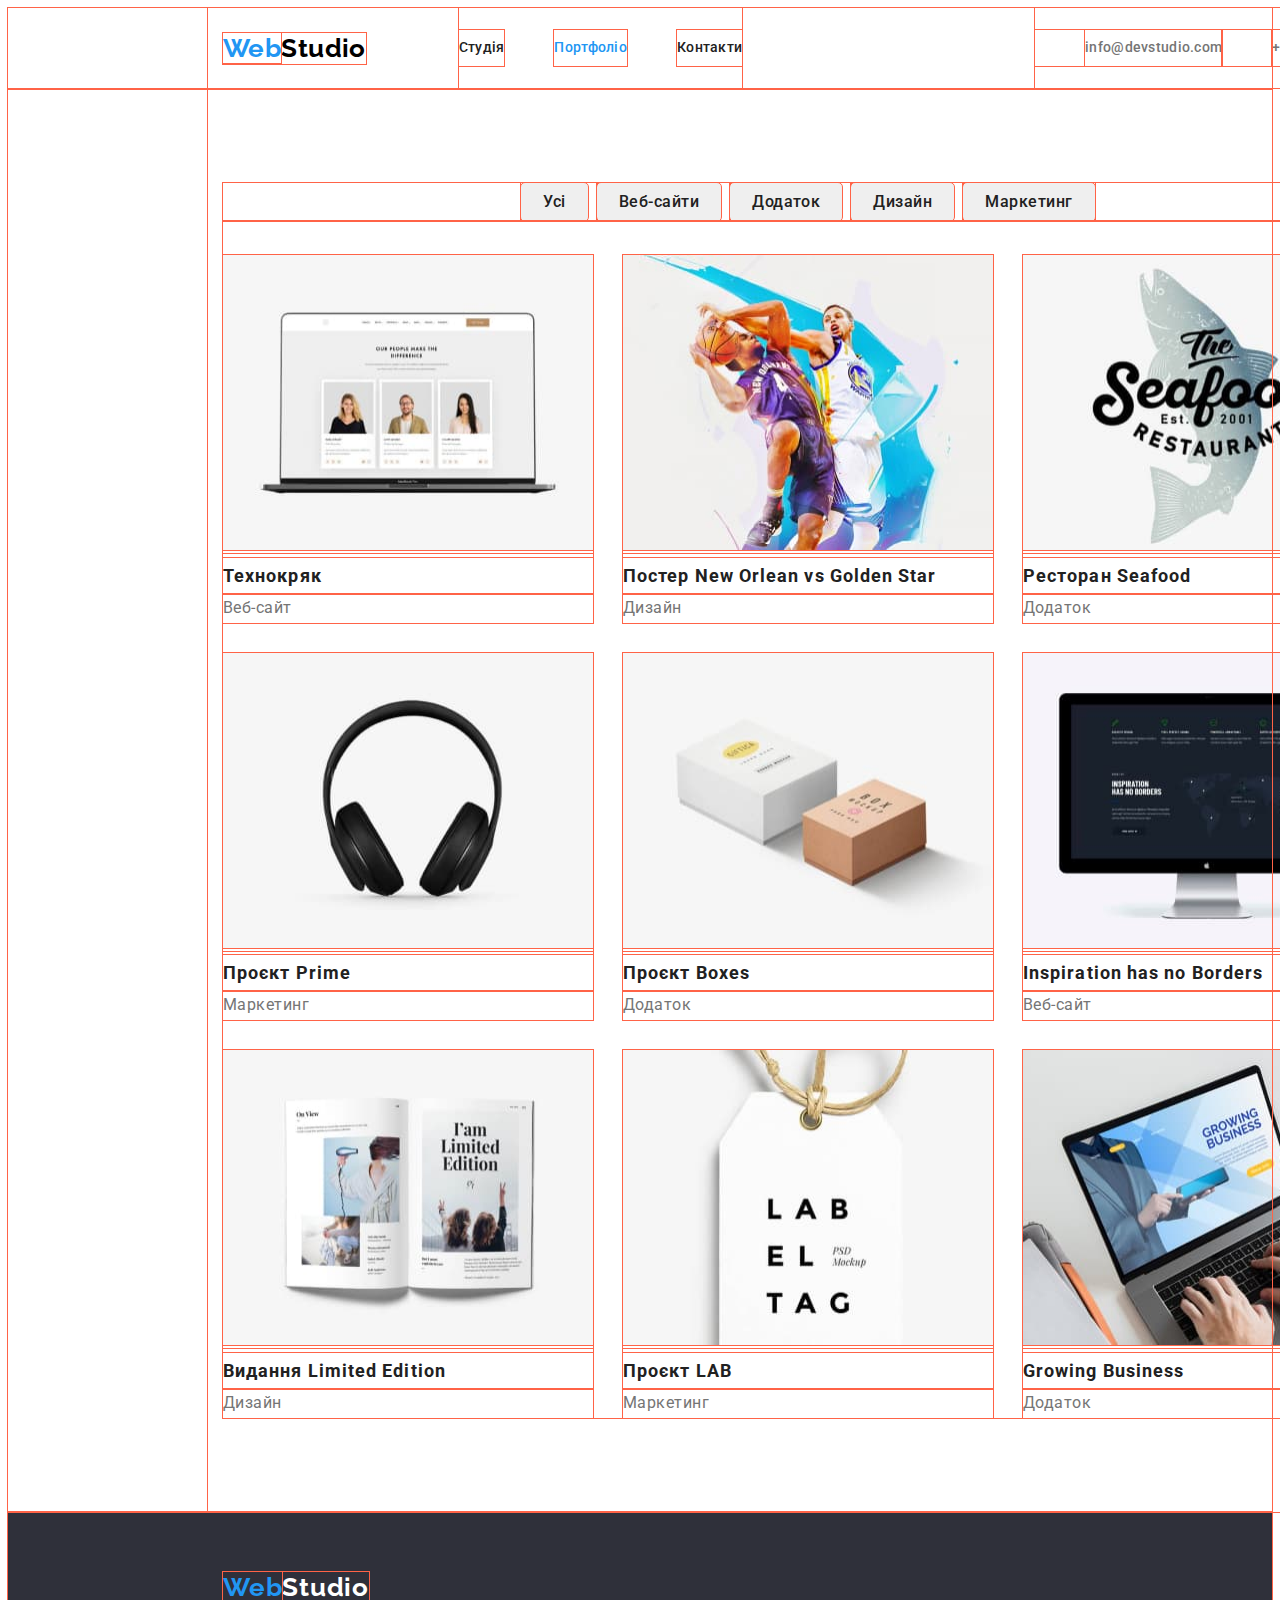
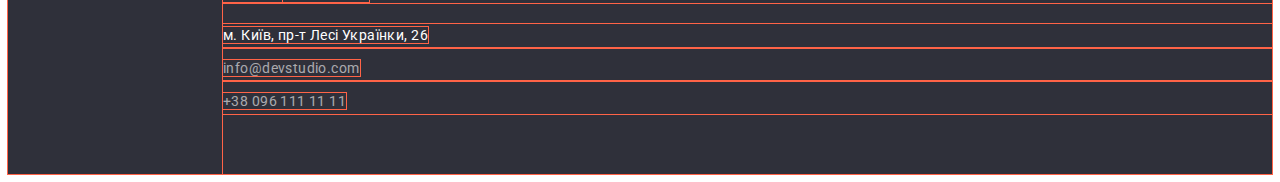
==== portfolio.html @ 88bd4298 "home work" ====
<!DOCTYPE html>
<html lang="uk">
  <head>
    <meta charset="UTF-8" />
    <meta http-equiv="X-UA-Compatible" content="IE=edge" />
    <meta name="viewport" content="width=device-width, initial-scale=1.0" />
    <link rel="preconnect" href="https://fonts.googleapis.com" />
    <link rel="preconnect" href="https://fonts.gstatic.com" crossorigin />
    <link
      href="https://fonts.googleapis.com/css2?family=Raleway:wght@700&family=Roboto:wght@400;500;700;900&display=swap"
      rel="stylesheet"
    />
    <title>Portfolio</title>
    <link rel="stylesheet" href="./сss/styles.css" />
  </head>

  <body>
    <!-- Heder -->
    <header class="header">
      <nav class="container header-container">
        <a lang="en" href="./index.html" class="logo"> <span class="logoweb">Web</span>Studio </a>
        <ul class="site-nav list">
          <li class="site-nav-link"><a href="./index.html" class="link">Студія </a></li>
          <li class="site-nav-link">
            <a href="./portfolio.html" class="link curent">Портфоліо </a>
          </li>
          <li class="site-nav-link"><a href="Контакти" class="link">Контакти </a></li>
        </ul>
        <ul class="auth-nav list">
          <li>
            <a href="mailto:info@devstudio.com" class="link-nav">info@devstudio.com</a>
          </li>
          <li>
            <a href="tel:+380961111111" class="link-nav">+38 096 111 11 11</a>
          </li>
        </ul>
      </nav>
    </header>
    <main>
      <section class="section container">
        <h1 class="visually-hidden">Фільтри</h1>
        <ul class="button list button-ul">
          <li class="button-li"><button type="button" class="button-portfolio">Усі</button></li>
          <li class="button-li">
            <button type="button" class="button-portfolio">Веб-сайти</button>
          </li>
          <li class="button-li">
            <button type="button" class="button-portfolio">Додаток</button>
          </li>
          <li class="button-li">
            <button type="button" class="button-portfolio">Дизайн</button>
          </li>
          <li class="button-li">
            <button type="button" class="button-portfolio">Маркетинг</button>
          </li>
        </ul>

        <ul class="foto-link">
          <div class="flex-elements">
            <li class="flex-element">
              <a href="" class="link-filter"
                ><img src="./images/img1.jpg" alt="Веб-сайт" width="370" height="295" />
                <h2 class="filter">Технокряк</h2>
                <p class="filter-foto">Веб-сайт</p></a
              >
            </li>
          </div>
          <div class="flex-elements">
            <li class="flex-element">
              <a href="" class="link-filter"
                ><img src="./images/img2.jpg" alt="Дизайн" width="370" height="295" />
                <h2 class="filter">Постер New Orlean vs Golden Star</h2>
                <p class="filter-foto">Дизайн</p></a
              >
            </li>
          </div>
          <div class="flex-elements">
            <li class="flex-element">
              <a href="" class="link-filter"
                ><img src="./images/img3.jpg" alt="Додаток" width="370" height="295" />
                <h2 class="filter">Ресторан Seafood</h2>
                <p class="filter-foto">Додаток</p></a
              >
            </li>
          </div>
          <div class="flex-elements">
            <li class="flex-element">
              <a href="" class="link-filter"
                ><img src="./images/img4.jpg" alt="Маркетинг" width="370" height="295" />
                <h2 class="filter">Проєкт Prime</h2>
                <p class="filter-foto">Маркетинг</p></a
              >
            </li>
          </div>
          <div class="flex-elements">
            <li class="flex-element">
              <a href="" class="link-filter"
                ><img src="./images/img5.jpg" alt="Додаток" width="370" height="295" />
                <h2 class="filter">Проєкт Boxes</h2>
                <p class="filter-foto">Додаток</p></a
              >
            </li>
          </div>
          <div class="flex-elements">
            <li class="flex-element">
              <a href="" class="link-filter"
                ><img src="./images/img6.jpg" alt="Веб-сайт" width="370" height="295" />
                <h2 class="filter">Inspiration has no Borders</h2>
                <p class="filter-foto">Веб-сайт</p></a
              >
            </li>
          </div>
          <div class="flex-elements">
            <li class="flex-element">
              <a href="" class="link-filter"
                ><img src="./images/img7.jpg" alt="Дизайн" width="370" height="295" />
                <h2 class="filter">Видання Limited Edition</h2>
                <p class="filter-foto">Дизайн</p></a
              >
            </li>
          </div>
          <div class="flex-elements">
            <li class="flex-element">
              <a href="" class="link-filter"
                ><img src="./images/img8.jpg" alt="Маркетинг" width="370" height="295" />
                <h2 class="filter">Проєкт LAB</h2>
                <p class="filter-foto">Маркетинг</p></a
              >
            </li>
          </div>
          <div class="flex-elements">
            <li class="flex-element">
              <a href="" class="link-filter"
                ><img src="./images/img9.jpg" alt="Веб-сайт" width="370" height="295" />
                <h2 class="filter">Growing Business</h2>
                <p class="filter-foto">Додаток</p></a
              >
            </li>
          </div>
        </ul>
      </section>
    </main>
    <!-- adress -->
    <footer class="footerbg">
      <a lang="en" href="./index.html" class="logofot">
        <span class="logo-fotweb">Web</span>Studio</a
      >
      <address>
        <ul class="footer-nav list">
          <li class="navadress">
            <a
              href="https://goo.gl/maps/pRwfF4WAniWBqefx9"
              target="_blank"
              rel="noreferrer nofollow noopener"
              class="footer-link navigation"
              >м. Київ, пр-т Лесі Українки, 26
            </a>
          </li>
          <li class="navadress">
            <a href="mailto:info@devstudio.com" class="footer-link">info@devstudio.com</a>
          </li>
          <li class="navadress">
            <a href="tel:+380961111111" class="footer-link">+38 096 111 11 11</a>
          </li>
        </ul>
      </address>
    </footer>
  </body>
</html>
---- сss/styles.css ----
:root {
  --primary-text-color: rgba(33, 33, 33, 1);
  --logo-link-color: rgba(33, 150, 243, 1);
  --logo-color: rgba(0, 0, 0, 1);
  --primary-background-color: rgba(255, 255, 255, 1);
  --secondary-text: rgba(117, 117, 117, 1);
  --third-text: rgba(255, 255, 255, 0.6);
  --hero-color: rgba(47, 48, 58, 1);
  --active-button: rgba(24, 140, 232, 1);
  --second-background: rgba(245, 244, 250, 1);
  --color-border-heade: rgba(236, 236, 236, 1);
}

body {
  font-family: 'Roboto', sans-serif;
  font-size: 14px;
  line-height: 1.71;
  letter-spacing: 0.03em;
  color: var(--primary-text-color);
  background-color: var(--primary-background-color);
}
/* сховав точки */
* {
}
*,
*::before *::after {
  box-sizing: border-box;
}
* {
  outline: 1px solid tomato;
}

ul {
  list-style: none;
}
.visually-hidden {
  position: absolute;
  white-space: nowrap;
  width: 1px;
  height: 1px;
  overflow: hidden;
  border: 0;
  padding: 0;
  clip: rect(0 0 0 0);
  clip-path: inset(50%);
  margin: -1px;
}
/* pading margim */
h1,
h2,
h3,
h4,
h5,
h6,
p,
ul {
  margin: 0;
}
ul {
  padding-left: 0;
}
/* LOGOGOGOGOGOGOG */
.link {
  display: block;
  padding-top: 10px;
  padding-bottom: 10px;
}
.link-nav {
  display: block;
  padding-top: 10px;
  padding-bottom: 10px;
}
.logo {
  font-family: 'Raleway', sans-serif;
  font-weight: 700;
  font-size: 26px;
  line-height: 1.2;
  color: var(--logo-color);
  text-decoration: none;
}
.logoweb {
  color: var(--logo-link-color);
}
.logo:hover,
.logo:focus {
  color: var(--logo-link-color);
}
/* NAVIGATION */
/* Portfolio */

.site-nav .link {
  font-weight: 500;
  font-size: 14px;
  line-height: 1.14;
  letter-spacing: 0.02em;
  color: var(--primary-text-color);
  text-decoration: none;
}
.site-nav .link:hover,
.site-nav .link:focus {
  color: var(--logo-link-color);
}
/* tel+adress */
.auth-nav .link-nav {
  font-weight: 500;
  font-size: 14px;
  line-height: 1.14;
  letter-spacing: 0.02em;
  color: var(--secondary-text);
  text-decoration: none;
}
.auth-nav .link-nav:hover,
.auth-nav .link-nav:focus {
  color: var(--logo-link-color);
}
.site-nav .link.curent {
  color: var(--logo-link-color);
}
.button-portfolio {
  font-family: inherit;
  font-weight: 500;
  font-size: 16px;
  line-height: 1.6;
  letter-spacing: 0.03em;
  border-radius: 4px;
  color: var(--primary-text-color);
  border: 0px;
  padding: 6px 22px;
}
.button-portfolio:hover,
.button-portfolio:focus {
  background-color: var(--logo-link-color);
  cursor: pointer;
}
.link-filter {
  text-decoration: none;
}
.filter {
  font-size: 18px;
  line-height: 2;
  letter-spacing: 0.06em;
  color: var(--primary-text-color);
  text-decoration: none;
}
.filter-foto {
  font-size: 16px;
  line-height: 1.8;
  letter-spacing: 0.03em;
  color: var(--secondary-text);
  text-decoration: none;
}
/* footer */
.logofot {
  font-family: 'Raleway';
  font-style: normal;
  font-weight: 700;
  font-size: 26px;
  line-height: 1.2;
  letter-spacing: 0.03em;
  color: var(--primary-background-color);
  text-decoration: none;
}
.logo-fotweb {
  color: var(--logo-link-color);
}
.logofot:hover,
.logofot:focus {
  color: var(--logo-link-color);
}
/* adress */
.footerbg {
  background-color: var(--hero-color);
  padding-top: 60px;
}
.footer-nav .footer-link:hover,
.footer-nav .footer-link:focus {
  color: var(--logo-link-color);
}
.footer-link {
  font-size: 14px;
  line-height: 1.7;
  letter-spacing: 0.03em;
  text-decoration: none;
  color: var(--third-text);
}
.navigation {
  color: var(--primary-background-color);
}

/* hero section */
.hero {
  background-color: var(--hero-color);
  text-align: center;
}
.hero-title {
  text-align: center;
  font-weight: 900;
  font-size: 44px;
  line-height: 1.36;
  text-align: center;
  letter-spacing: 0.06em;
  text-transform: uppercase;
  color: var(--primary-background-color);
  padding: 195px 452px 0px 452px;
}
.button-hero {
  font-family: inherit;
  font-weight: 700;
  font-size: 16px;
  line-height: 1.6;
  letter-spacing: 0.06em;
  color: var(--primary-background-color);
  background-color: var(--logo-link-color);
  cursor: pointer;
  border-radius: 4px;
  width: 216px;
  height: 50px;
  margin-top: 30px;
  margin-bottom: 205px;
}
.button-hero:hover,
.button-hero:focus {
  color: var(--primary-background-color);
  background-color: var(--active-button);
}
/* пер(peculiarities)-особливості  */
/* section 2  */

.textsextion {
  display: flex;
  margin-left: auto;
}
.textbox .peculiarities :not(:first-child) {
  margin-left: 30px;
}
.peculiarities {
  font-size: 14px;
  line-height: 1.7;
  letter-spacing: 0.03em;
  text-transform: uppercase;
}
.peculiarities-list {
  color: var(--secondary-text);
  padding-top: 10px;
}
/* section 3  */
.boxcard {
  display: flex;
  padding-top: 50px;
}
.fotowork {
  width: calc((100% - 60px) / 3);
  display: flex;
}
.fotowork {
  margin-right: 30px;
}

.section-tittle {
  font-weight: 700;
  font-size: 36px;
  line-height: 1.16;
  letter-spacing: 0.03em;
  text-align: center;
  color: var(--primary-text-color);
}
/* section team */

.section-team {
  background-color: var(--second-background);
}
.team-foto-link {
  display: flex;
  padding-top: 50px;
}
.team-workers {
  width: calc((100% - 90px) / 4);
}
.team-workers:not(:first-child) {
  margin-left: 30px;
}

.team {
  font-weight: 500;
  font-size: 16px;
  line-height: 1.2;
  color: var(--primary-text-color);
}
.team-work {
  font-size: 16px;
  line-height: 1.2;
  color: var(--secondary-text);
}
/* /* cursor зі значенням pointer. */
/* cursor: pointer; */
/*  */
address {
  font-style: normal;
}
.container {
  width: 1170px;
  padding-left: 15px;
  padding-right: 15px;
  margin-left: 200px;
  margin-right: auto;
}
.header-container {
  display: flex;
}
.site-nav {
  display: flex;
  align-items: center;
}
.auth-nav {
  display: flex;
  align-items: center;
  margin-left: auto;
}
.logo {
  margin-left: 0;
  margin-top: 25px;
  margin-bottom: 24px;
}
.site-nav {
  margin-left: 93px;
}
.site-nav-link:not(:first-child) {
  margin-left: 50px;
}
.link-nav {
  margin-left: 50px;
}
.team {
  padding-top: 30px;
  text-align: center;
}
.team-work {
  padding-top: 10px;
  text-align: center;
}
.footerbg {
  padding-left: 215px;
  padding-top: 60px;
}
.footer-nav {
  display: flex;
  flex-direction: column;
  padding-top: 20px;
  padding-bottom: 60px;
}
.footer-nav :not(:first-child) {
  padding-top: 9px;
}
.borderteam {
  box-shadow: 0px 1px 3px rgba(0, 0, 0, 0.12), 0px 1px 1px rgba(0, 0, 0, 0.14),
    0px 2px 1px rgba(0, 0, 0, 0.2);
  border-radius: 0px 0px 4px 4px;
  width: 270px;
  height: 368px;
}
/* portfolio */
.button {
  display: flex;
  justify-content: center;
}
.button :not(:last-child) {
  padding-right: 9px;
}

.header {
  border-bottom: 1px solid var(--color-border-heade);
}
.section {
  padding-top: 94px;
  padding-bottom: 94px;
}
.foto-link {
  display: flex;
  flex-wrap: wrap;
  padding-top: 34px;
}
.flex-elements {
  margin-right: 30px;
  margin-bottom: 30px;
}
.flex-elements:nth-child(3n) {
  margin-right: 0;
}
.flex-elements:nth-last-child(-n + 3) {
  margin-bottom: 0;
}
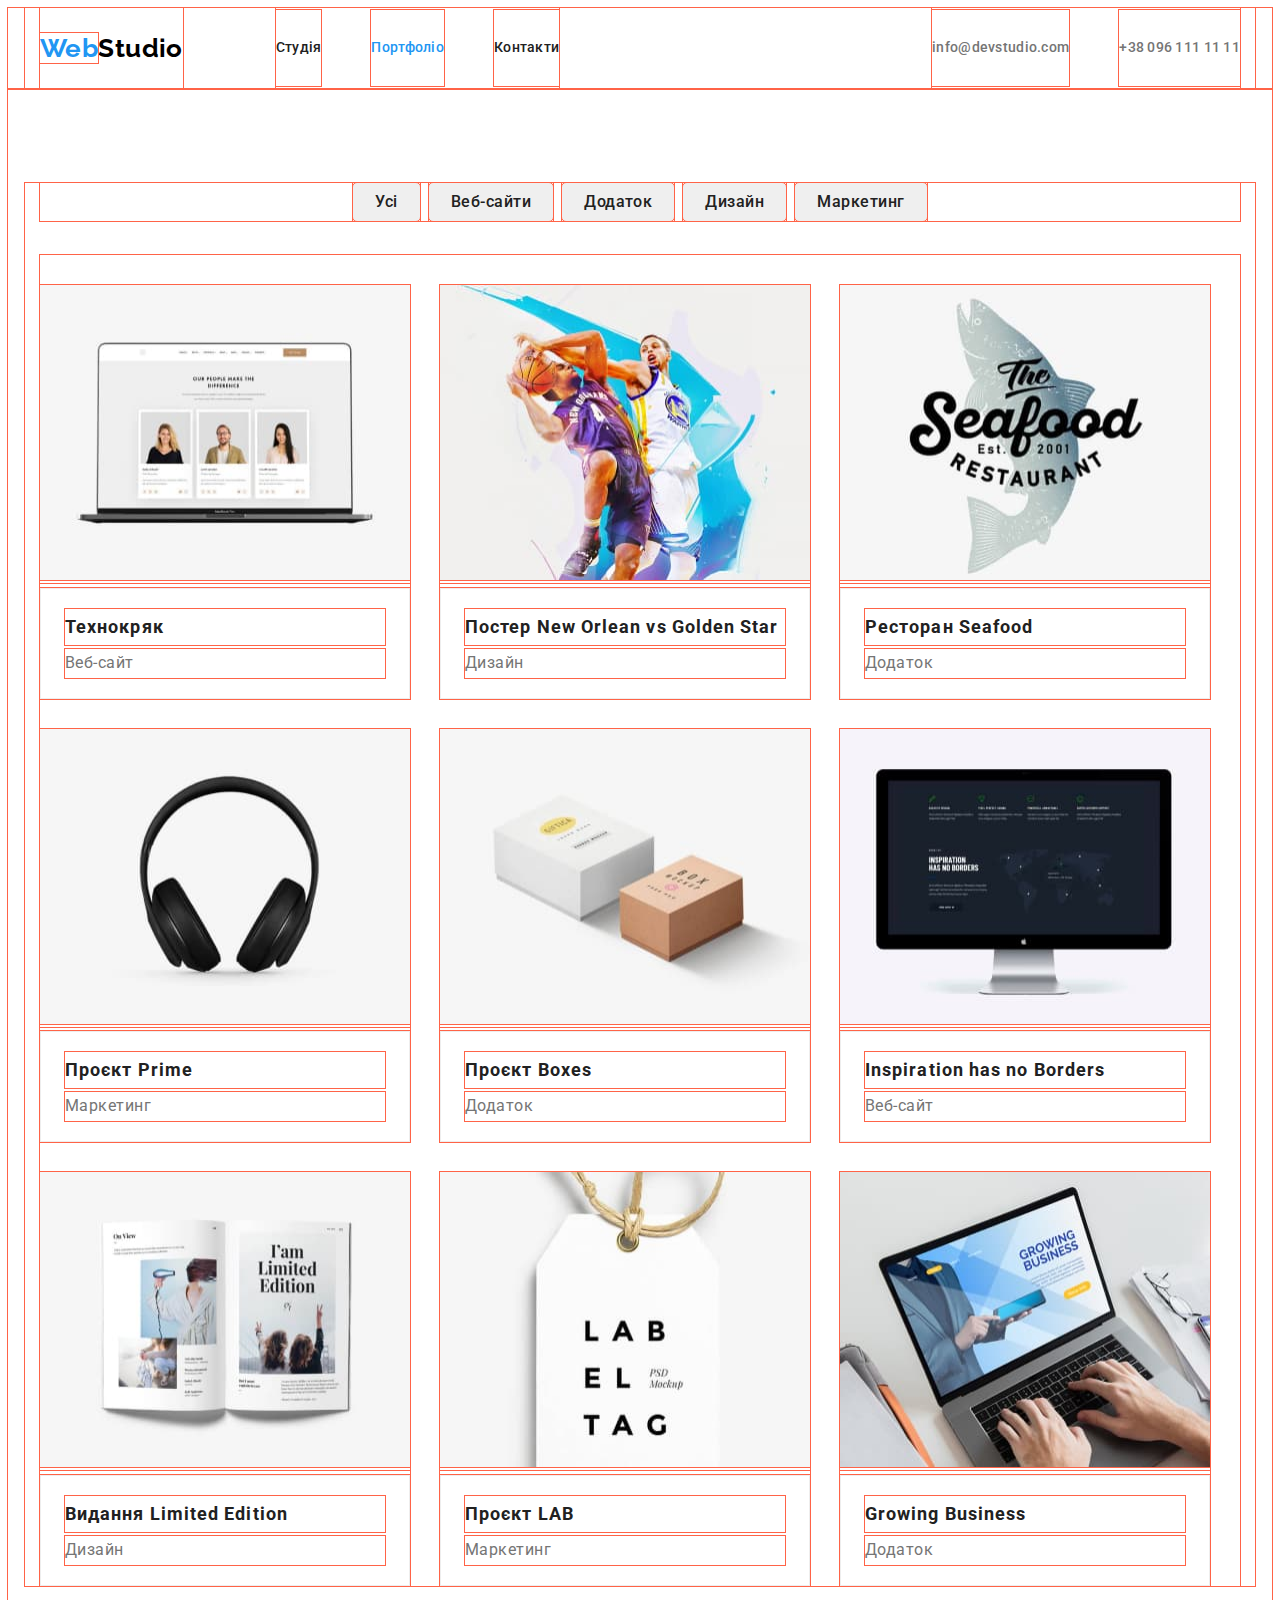
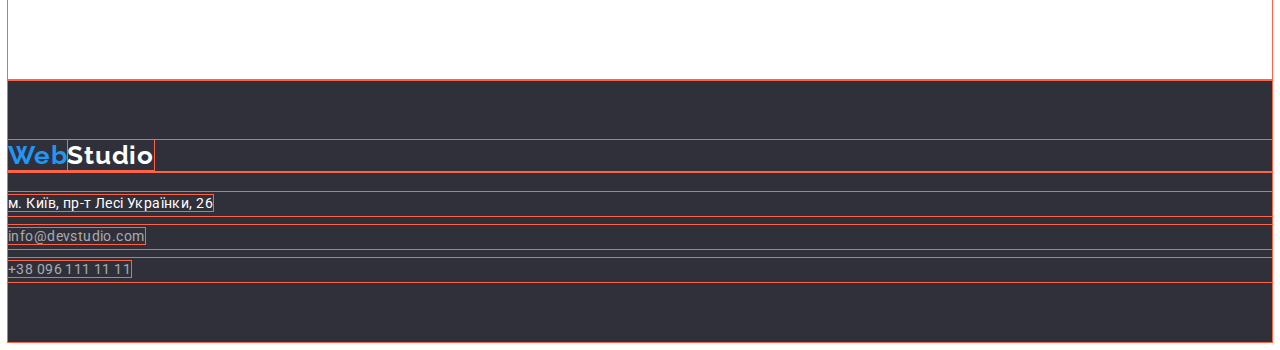
==== commit bbc11748: "mistake" ====
--- a/portfolio.html
+++ b/portfolio.html
@@ -20,24 +20,23 @@
       <nav class="container header-container">
         <a lang="en" href="./index.html" class="logo"> <span class="logoweb">Web</span>Studio </a>
         <ul class="site-nav list">
-          <li class="site-nav-link"><a href="./index.html" class="link">Студія </a></li>
-          <li class="site-nav-link">
-            <a href="./portfolio.html" class="link curent">Портфоліо </a>
-          </li>
+          <li class="site-nav-link"><a href="./index.html" class="link ">Студія </a></li>
+          <li class="site-nav-link"><a href="./portfolio.html" class="link curent">Портфоліо </a></li>
           <li class="site-nav-link"><a href="Контакти" class="link">Контакти </a></li>
         </ul>
         <ul class="auth-nav list">
-          <li>
+          <li class="nav-site">
             <a href="mailto:info@devstudio.com" class="link-nav">info@devstudio.com</a>
           </li>
-          <li>
+          <li class="nav-sit">
             <a href="tel:+380961111111" class="link-nav">+38 096 111 11 11</a>
           </li>
         </ul>
       </nav>
     </header>
     <main>
-      <section class="section container">
+      <section class="section ">
+        <div class="container">
         <h1 class="visually-hidden">Фільтри</h1>
         <ul class="button list button-ul">
           <li class="button-li"><button type="button" class="button-portfolio">Усі</button></li>
@@ -56,96 +55,101 @@
         </ul>
 
         <ul class="foto-link">
-          <div class="flex-elements">
-            <li class="flex-element">
+            <li class="flex-elements">
               <a href="" class="link-filter"
                 ><img src="./images/img1.jpg" alt="Веб-сайт" width="370" height="295" />
+                <div class="border-foto">
                 <h2 class="filter">Технокряк</h2>
-                <p class="filter-foto">Веб-сайт</p></a
+                <p class="filter-foto">Веб-сайт</p>
+                </div>
+                </a
               >
             </li>
-          </div>
-          <div class="flex-elements">
-            <li class="flex-element">
+            <li class="flex-elements">
               <a href="" class="link-filter"
                 ><img src="./images/img2.jpg" alt="Дизайн" width="370" height="295" />
+                <div class="border-foto">
                 <h2 class="filter">Постер New Orlean vs Golden Star</h2>
-                <p class="filter-foto">Дизайн</p></a
+                <p class="filter-foto">Дизайн</p>
+                </div></a
               >
             </li>
-          </div>
-          <div class="flex-elements">
-            <li class="flex-element">
+            <li class="flex-elements">
               <a href="" class="link-filter"
                 ><img src="./images/img3.jpg" alt="Додаток" width="370" height="295" />
+                <div class="border-foto">
                 <h2 class="filter">Ресторан Seafood</h2>
-                <p class="filter-foto">Додаток</p></a
+                <p class="filter-foto">Додаток</p>
+                </div></a
               >
             </li>
-          </div>
-          <div class="flex-elements">
-            <li class="flex-element">
+            <li class="flex-elements">
               <a href="" class="link-filter"
                 ><img src="./images/img4.jpg" alt="Маркетинг" width="370" height="295" />
+                <div class="border-foto">
                 <h2 class="filter">Проєкт Prime</h2>
-                <p class="filter-foto">Маркетинг</p></a
+                <p class="filter-foto">Маркетинг</p>
+                </div>
+                </a
               >
             </li>
-          </div>
-          <div class="flex-elements">
-            <li class="flex-element">
+           <li class="flex-elements">
               <a href="" class="link-filter"
                 ><img src="./images/img5.jpg" alt="Додаток" width="370" height="295" />
+                <div class="border-foto">
                 <h2 class="filter">Проєкт Boxes</h2>
-                <p class="filter-foto">Додаток</p></a
+                <p class="filter-foto">Додаток</p>
+                </div></a
               >
             </li>
-          </div>
-          <div class="flex-elements">
-            <li class="flex-element">
+           <li class="flex-elements">
               <a href="" class="link-filter"
                 ><img src="./images/img6.jpg" alt="Веб-сайт" width="370" height="295" />
+                <div class="border-foto">
                 <h2 class="filter">Inspiration has no Borders</h2>
-                <p class="filter-foto">Веб-сайт</p></a
+                <p class="filter-foto">Веб-сайт</p>
+                </div></a
               >
             </li>
-          </div>
-          <div class="flex-elements">
-            <li class="flex-element">
+           <li class="flex-elements">
               <a href="" class="link-filter"
                 ><img src="./images/img7.jpg" alt="Дизайн" width="370" height="295" />
+               <div class="border-foto">
                 <h2 class="filter">Видання Limited Edition</h2>
-                <p class="filter-foto">Дизайн</p></a
+                <p class="filter-foto">Дизайн</p>
+                </div></a
+              >
+            </li>  
+            <li class="flex-elements">
+              <a href="" class="link-filter"
+                ><img src="./images/img8.jpg" alt="Маркетинг" width="370" height="295" />
+                <div class="border-foto">
+                <h2 class="filter">Проєкт LAB</h2>
+                <p class="filter-foto">Маркетинг</p>
+                </div></a
               >
             </li>
-          </div>
-          <div class="flex-elements">
-            <li class="flex-element">
+            <li class="flex-elements">
               <a href="" class="link-filter"
-                ><img src="./images/img8.jpg" alt="Маркетинг" width="370" height="295" />
-                <h2 class="filter">Проєкт LAB</h2>
-                <p class="filter-foto">Маркетинг</p></a
+                ><img src="./images/img9.jpg" alt="Веб-сайт" width="370" height="295" />
+                <div class="border-foto">
+                <h2 class="filter">Growing Business</h2>
+                <p class="filter-foto">Додаток</p>
+                </div></a
               >
             </li>
-          </div>
-          <div class="flex-elements">
-            <li class="flex-element">
-              <a href="" class="link-filter"
-                ><img src="./images/img9.jpg" alt="Веб-сайт" width="370" height="295" />
-                <h2 class="filter">Growing Business</h2>
-                <p class="filter-foto">Додаток</p></a
-              >
-            </li>
-          </div>
         </ul>
+        </div>
       </section>
     </main>
     <!-- adress -->
     <footer class="footerbg">
+      <div class="logoclas">
       <a lang="en" href="./index.html" class="logofot">
-        <span class="logo-fotweb">Web</span>Studio</a
-      >
+        <span class="logo-fotweb">Web</span>Studio</a>
       <address>
+        </div>
+        <div class="foterclass">
         <ul class="footer-nav list">
           <li class="navadress">
             <a
@@ -163,6 +167,7 @@
             <a href="tel:+380961111111" class="footer-link">+38 096 111 11 11</a>
           </li>
         </ul>
+      </div>
       </address>
     </footer>
   </body>
--- a/сss/styles.css
+++ b/сss/styles.css
@@ -9,6 +9,7 @@
   --active-button: rgba(24, 140, 232, 1);
   --second-background: rgba(245, 244, 250, 1);
   --color-border-heade: rgba(236, 236, 236, 1);
+  --border-porfolio: rgba(238, 238, 238, 1);
 }
 
 body {
@@ -22,7 +23,6 @@
 /* сховав точки */
 * {
 }
-*,
 *::before *::after {
   box-sizing: border-box;
 }
@@ -62,14 +62,10 @@
 /* LOGOGOGOGOGOGOG */
 .link {
   display: block;
-  padding-top: 10px;
-  padding-bottom: 10px;
-}
-.link-nav {
-  display: block;
-  padding-top: 10px;
-  padding-bottom: 10px;
-}
+  padding-top: 30px;
+  padding-bottom: 30px;
+}
+
 .logo {
   font-family: 'Raleway', sans-serif;
   font-weight: 700;
@@ -81,13 +77,20 @@
 .logoweb {
   color: var(--logo-link-color);
 }
-.logo:hover,
+
 .logo:focus {
   color: var(--logo-link-color);
 }
 /* NAVIGATION */
 /* Portfolio */
-
+.link-nav {
+  display: block;
+  padding-top: 30px;
+  padding-bottom: 30px;
+}
+.nav-site {
+  margin-right: 50px;
+}
 .site-nav .link {
   font-weight: 500;
   font-size: 14px;
@@ -126,11 +129,16 @@
   color: var(--primary-text-color);
   border: 0px;
   padding: 6px 22px;
+  cursor: pointer;
 }
 .button-portfolio:hover,
 .button-portfolio:focus {
   background-color: var(--logo-link-color);
-  cursor: pointer;
+  color: var(--primary-background-color);
+}
+.button-portfolio:hover {
+  box-shadow: 0px 3px 1px rgba(0, 0, 0, 0.1), 0px 1px 2px rgba(0, 0, 0, 0.08),
+    0px 2px 2px rgba(0, 0, 0, 0.12);
 }
 .link-filter {
   text-decoration: none;
@@ -141,6 +149,7 @@
   letter-spacing: 0.06em;
   color: var(--primary-text-color);
   text-decoration: none;
+  margin-bottom: 4px;
 }
 .filter-foto {
   font-size: 16px;
@@ -163,15 +172,12 @@
 .logo-fotweb {
   color: var(--logo-link-color);
 }
-.logofot:hover,
+
 .logofot:focus {
   color: var(--logo-link-color);
 }
 /* adress */
-.footerbg {
-  background-color: var(--hero-color);
-  padding-top: 60px;
-}
+
 .footer-nav .footer-link:hover,
 .footer-nav .footer-link:focus {
   color: var(--logo-link-color);
@@ -191,6 +197,8 @@
 .hero {
   background-color: var(--hero-color);
   text-align: center;
+  padding-top: 200px;
+  padding-bottom: 200px;
 }
 .hero-title {
   text-align: center;
@@ -201,7 +209,6 @@
   letter-spacing: 0.06em;
   text-transform: uppercase;
   color: var(--primary-background-color);
-  padding: 195px 452px 0px 452px;
 }
 .button-hero {
   font-family: inherit;
@@ -213,10 +220,9 @@
   background-color: var(--logo-link-color);
   cursor: pointer;
   border-radius: 4px;
-  width: 216px;
-  height: 50px;
   margin-top: 30px;
-  margin-bottom: 205px;
+  padding: 10px 32px;
+  box-shadow: 0px 4px 4px rgba(0, 0, 0, 0.15);
 }
 .button-hero:hover,
 .button-hero:focus {
@@ -228,7 +234,7 @@
 
 .textsextion {
   display: flex;
-  margin-left: auto;
+  gap: 30px;
 }
 .textbox .peculiarities :not(:first-child) {
   margin-left: 30px;
@@ -241,19 +247,17 @@
 }
 .peculiarities-list {
   color: var(--secondary-text);
-  padding-top: 10px;
+  margin-top: 10px;
 }
 /* section 3  */
 .boxcard {
   display: flex;
-  padding-top: 50px;
+  margin-top: 50px;
+  gap: 30px;
 }
 .fotowork {
   width: calc((100% - 60px) / 3);
   display: flex;
-}
-.fotowork {
-  margin-right: 30px;
 }
 
 .section-tittle {
@@ -271,13 +275,23 @@
 }
 .team-foto-link {
   display: flex;
-  padding-top: 50px;
+  margin-top: 50px;
 }
 .team-workers {
   width: calc((100% - 90px) / 4);
-}
+  background-color: var(--primary-background-color);
+}
+
 .team-workers:not(:first-child) {
   margin-left: 30px;
+}
+.team-work {
+  padding-top: 10px;
+  padding-bottom: 30px;
+  text-align: center;
+  font-size: 16px;
+  line-height: 1.2;
+  color: var(--secondary-text);
 }
 
 .team {
@@ -285,12 +299,10 @@
   font-size: 16px;
   line-height: 1.2;
   color: var(--primary-text-color);
-}
-.team-work {
-  font-size: 16px;
-  line-height: 1.2;
-  color: var(--secondary-text);
-}
+  text-align: center;
+  margin-top: 30px;
+}
+
 /* /* cursor зі значенням pointer. */
 /* cursor: pointer; */
 /*  */
@@ -298,10 +310,10 @@
   font-style: normal;
 }
 .container {
-  width: 1170px;
+  width: 1200px;
   padding-left: 15px;
   padding-right: 15px;
-  margin-left: 200px;
+  margin-left: auto;
   margin-right: auto;
 }
 .header-container {
@@ -318,8 +330,8 @@
 }
 .logo {
   margin-left: 0;
-  margin-top: 25px;
-  margin-bottom: 24px;
+  padding-top: 25px;
+  padding-bottom: 24px;
 }
 .site-nav {
   margin-left: 93px;
@@ -327,44 +339,27 @@
 .site-nav-link:not(:first-child) {
   margin-left: 50px;
 }
-.link-nav {
-  margin-left: 50px;
-}
-.team {
-  padding-top: 30px;
-  text-align: center;
-}
-.team-work {
-  padding-top: 10px;
-  text-align: center;
-}
+
 .footerbg {
-  padding-left: 215px;
+  padding-left: auto;
   padding-top: 60px;
-}
-.footer-nav {
-  display: flex;
-  flex-direction: column;
-  padding-top: 20px;
   padding-bottom: 60px;
-}
-.footer-nav :not(:first-child) {
-  padding-top: 9px;
-}
-.borderteam {
+  background-color: var(--hero-color);
+}
+
+.team-workers {
   box-shadow: 0px 1px 3px rgba(0, 0, 0, 0.12), 0px 1px 1px rgba(0, 0, 0, 0.14),
     0px 2px 1px rgba(0, 0, 0, 0.2);
   border-radius: 0px 0px 4px 4px;
-  width: 270px;
-  height: 368px;
 }
 /* portfolio */
 .button {
   display: flex;
   justify-content: center;
+  cursor: pointer;
 }
 .button :not(:last-child) {
-  padding-right: 9px;
+  margin-right: 9px;
 }
 
 .header {
@@ -377,15 +372,33 @@
 .foto-link {
   display: flex;
   flex-wrap: wrap;
-  padding-top: 34px;
-}
+  margin-top: 34px;
+}
+
 .flex-elements {
   margin-right: 30px;
-  margin-bottom: 30px;
-}
+  margin-top: 30px;
+  background-color: var(--primary-background-color);
+}
+
 .flex-elements:nth-child(3n) {
   margin-right: 0;
 }
-.flex-elements:nth-last-child(-n + 3) {
-  margin-bottom: 0;
-}
+.logoclas {
+  margin-bottom: 20px;
+}
+.foterclass :not(:first-child) {
+  margin-top: 9px;
+}
+.border-foto {
+  border-width: 1px;
+  border-style: solid;
+  border-color: var(--border-porfolio);
+  padding-top: 20px;
+  padding-bottom: 20px;
+  padding-left: 24px;
+  padding-right: 24px;
+}
+.border-foto {
+  display: block;
+}
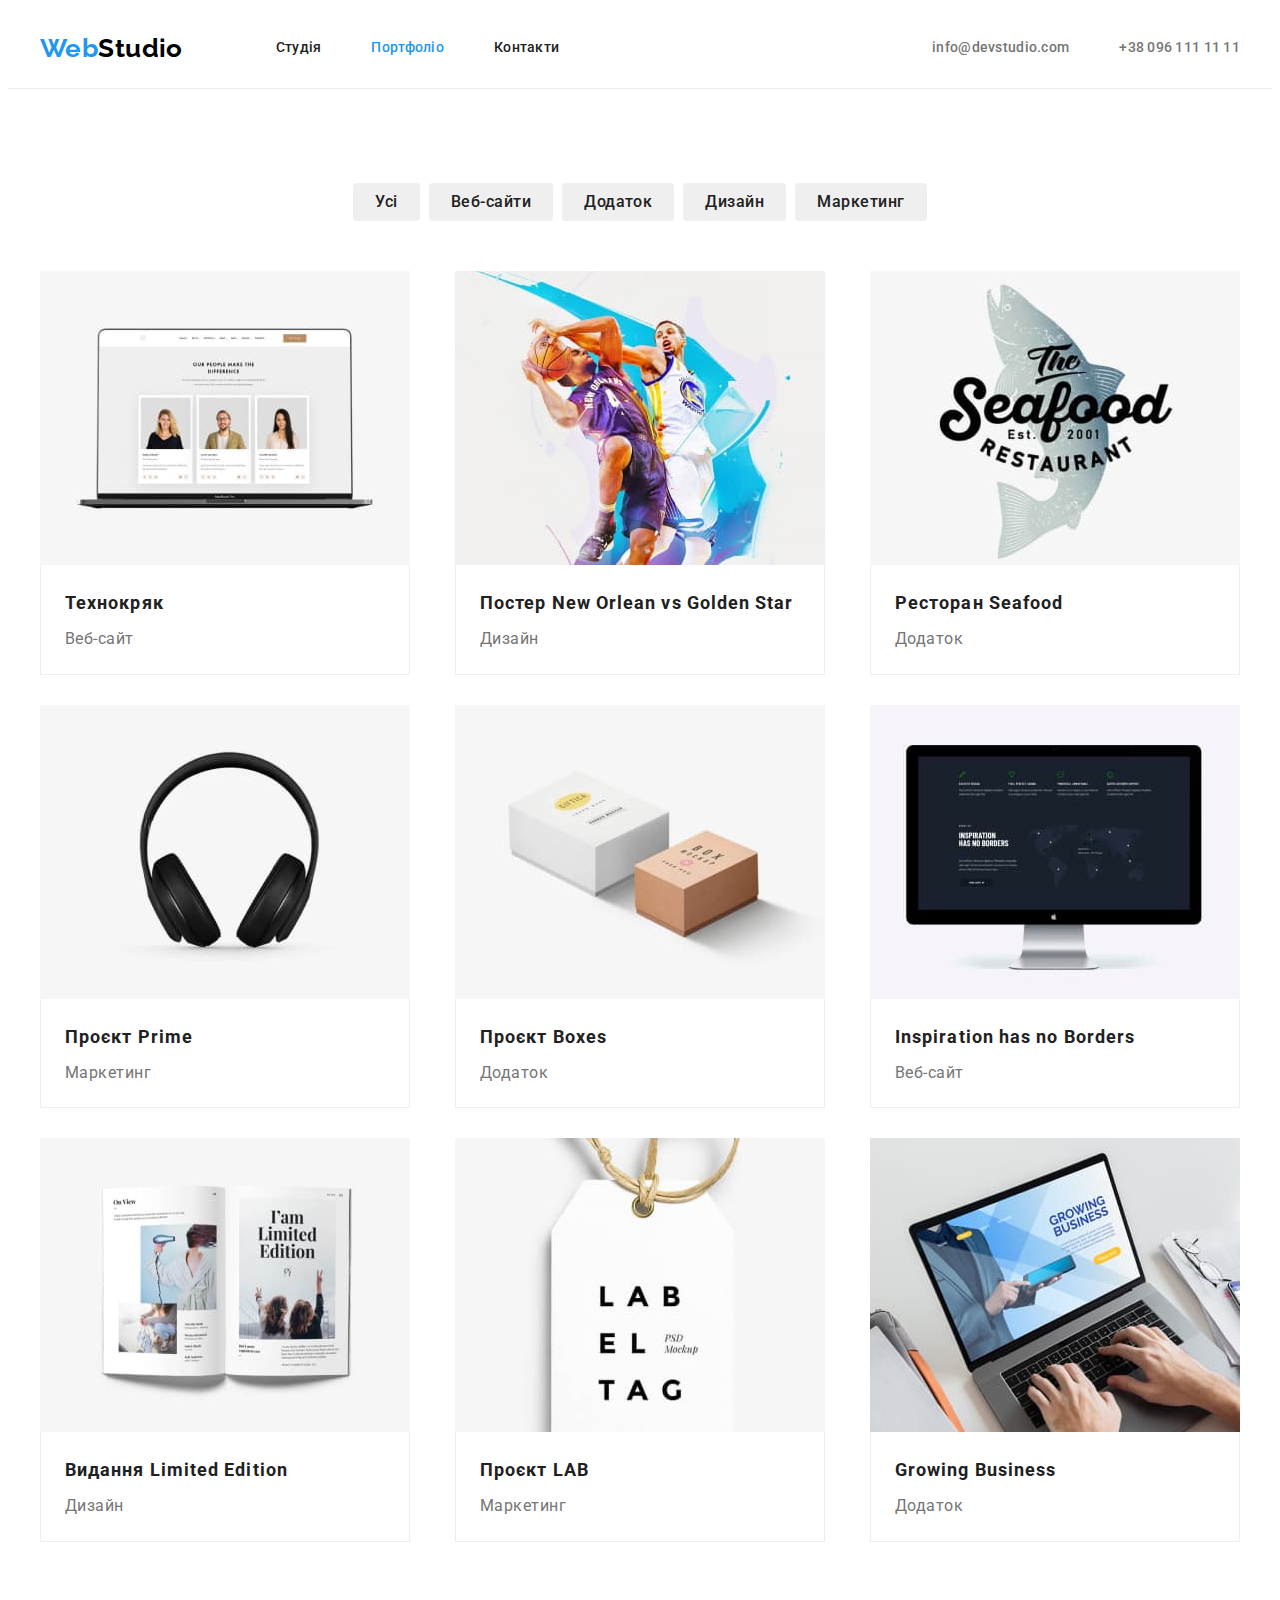
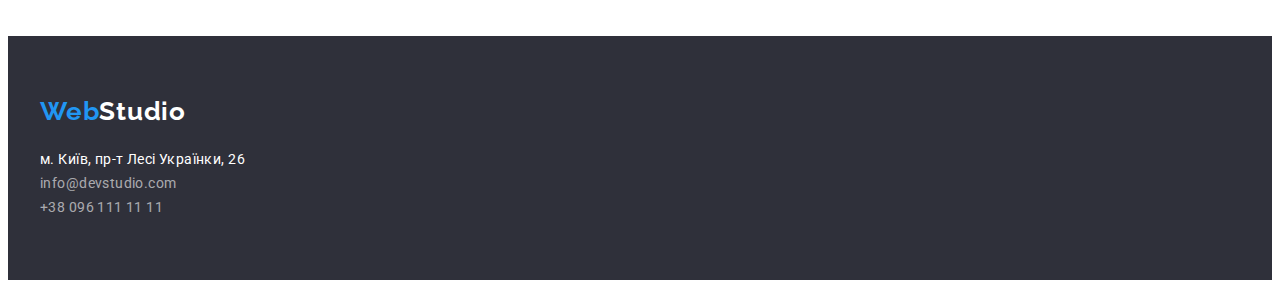
==== commit 74d56d65: "what me do   !" ====
--- a/portfolio.html
+++ b/portfolio.html
@@ -143,13 +143,13 @@
       </section>
     </main>
     <!-- adress -->
-    <footer class="footerbg">
+   <footer class="footerbg">
+      <div class="container">
       <div class="logoclas">
       <a lang="en" href="./index.html" class="logofot">
         <span class="logo-fotweb">Web</span>Studio</a>
       <address>
         </div>
-        <div class="foterclass">
         <ul class="footer-nav list">
           <li class="navadress">
             <a
@@ -167,8 +167,8 @@
             <a href="tel:+380961111111" class="footer-link">+38 096 111 11 11</a>
           </li>
         </ul>
+      </address>
       </div>
-      </address>
     </footer>
   </body>
 </html>
--- a/сss/styles.css
+++ b/сss/styles.css
@@ -21,18 +21,15 @@
   background-color: var(--primary-background-color);
 }
 /* сховав точки */
-* {
-}
+
 *::before *::after {
   box-sizing: border-box;
 }
-* {
-  outline: 1px solid tomato;
-}
 
 ul {
   list-style: none;
 }
+
 .visually-hidden {
   position: absolute;
   white-space: nowrap;
@@ -127,7 +124,7 @@
   letter-spacing: 0.03em;
   border-radius: 4px;
   color: var(--primary-text-color);
-  border: 0px;
+  border: none;
   padding: 6px 22px;
   cursor: pointer;
 }
@@ -201,11 +198,9 @@
   padding-bottom: 200px;
 }
 .hero-title {
-  text-align: center;
   font-weight: 900;
   font-size: 44px;
   line-height: 1.36;
-  text-align: center;
   letter-spacing: 0.06em;
   text-transform: uppercase;
   color: var(--primary-background-color);
@@ -214,7 +209,7 @@
   font-family: inherit;
   font-weight: 700;
   font-size: 16px;
-  line-height: 1.6;
+  line-height: 1.87;
   letter-spacing: 0.06em;
   color: var(--primary-background-color);
   background-color: var(--logo-link-color);
@@ -259,6 +254,9 @@
   width: calc((100% - 60px) / 3);
   display: flex;
 }
+.section-list {
+  padding-bottom: 94;
+}
 
 .section-tittle {
   font-weight: 700;
@@ -281,13 +279,16 @@
   width: calc((100% - 90px) / 4);
   background-color: var(--primary-background-color);
 }
+.borderteam {
+  padding-top: 30px;
+  padding-bottom: 30px;
+}
 
 .team-workers:not(:first-child) {
   margin-left: 30px;
 }
 .team-work {
-  padding-top: 10px;
-  padding-bottom: 30px;
+  margin-top: 10px;
   text-align: center;
   font-size: 16px;
   line-height: 1.2;
@@ -300,7 +301,6 @@
   line-height: 1.2;
   color: var(--primary-text-color);
   text-align: center;
-  margin-top: 30px;
 }
 
 /* /* cursor зі значенням pointer. */
@@ -341,7 +341,6 @@
 }
 
 .footerbg {
-  padding-left: auto;
   padding-top: 60px;
   padding-bottom: 60px;
   background-color: var(--hero-color);
@@ -356,7 +355,6 @@
 .button {
   display: flex;
   justify-content: center;
-  cursor: pointer;
 }
 .button :not(:last-child) {
   margin-right: 9px;
@@ -372,18 +370,26 @@
 .foto-link {
   display: flex;
   flex-wrap: wrap;
-  margin-top: 34px;
-}
-
+  margin-top: 50px;
+  justify-content: space-between;
+  gap: 30px;
+}
 .flex-elements {
-  margin-right: 30px;
-  margin-top: 30px;
+  display: flex;
+  flex-wrap: wrap;
+}
+
+.flex-elements {
   background-color: var(--primary-background-color);
 }
 
-.flex-elements:nth-child(3n) {
+.flex-elements li:nth-child(3n) {
   margin-right: 0;
 }
+.flex-elements li:nth-last-child(-n + 3) {
+  margin-bottom: 0;
+}
+
 .logoclas {
   margin-bottom: 20px;
 }
@@ -391,8 +397,16 @@
   margin-top: 9px;
 }
 .border-foto {
-  border-width: 1px;
-  border-style: solid;
+  border-bottom-width: 1px;
+  border-bottom-style: solid;
+  border-bottom-color: var(--border-porfolio);
+  border-left-width: 1px;
+  border-left-style: solid;
+  border-left-color: var(--border-porfolio);
+  border-right-width: 1px;
+  border-right-style: solid;
+  border-right-color: var(--border-porfolio);
+
   border-color: var(--border-porfolio);
   padding-top: 20px;
   padding-bottom: 20px;
@@ -402,3 +416,9 @@
 .border-foto {
   display: block;
 }
+img {
+  display: block;
+  height: auto;
+  max-width: 100%;
+}
+/* /testststststststs */
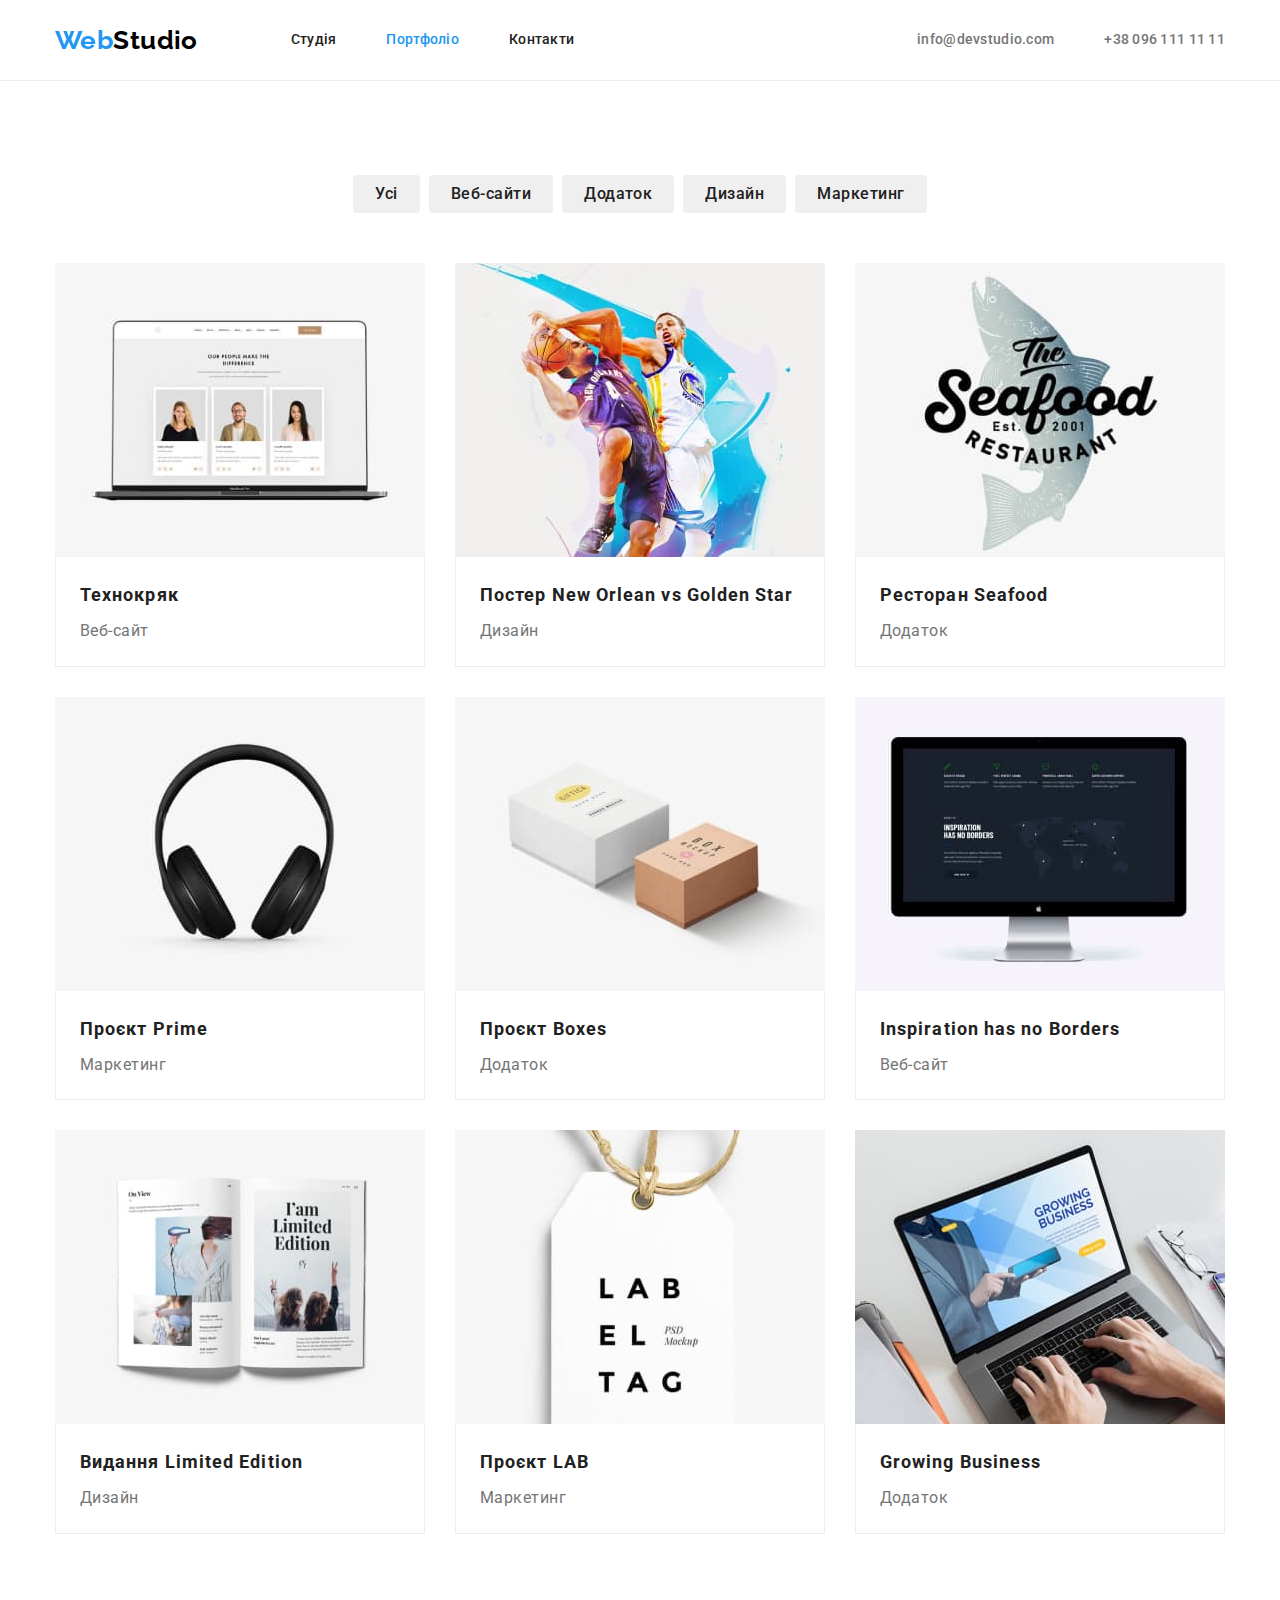
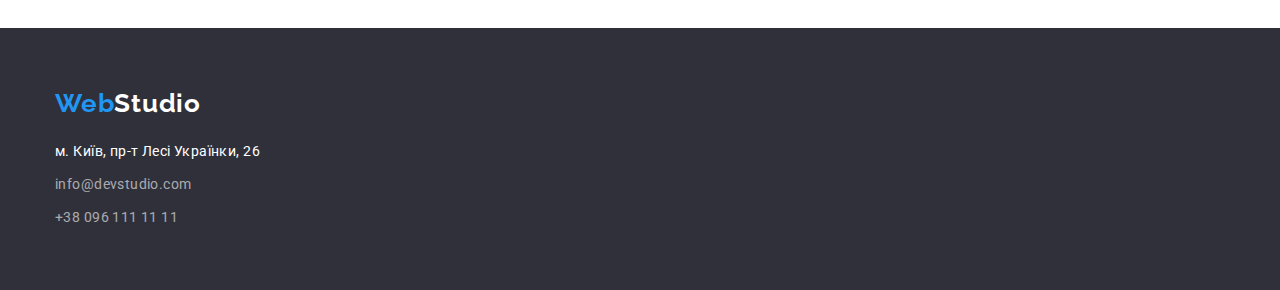
==== commit 32e17060: "mistake" ====
--- a/portfolio.html
+++ b/portfolio.html
@@ -11,6 +11,10 @@
       rel="stylesheet"
     />
     <title>Portfolio</title>
+    <link
+      rel="stylesheet"
+      href="https://cdnjs.cloudflare.com/ajax/libs/modern-normalize/1.1.0/modern-normalize.min.css"
+    />
     <link rel="stylesheet" href="./сss/styles.css" />
   </head>
 
@@ -167,8 +171,8 @@
             <a href="tel:+380961111111" class="footer-link">+38 096 111 11 11</a>
           </li>
         </ul>
+        </div>
       </address>
-      </div>
-    </footer>
+      </footer>
   </body>
 </html>
--- a/сss/styles.css
+++ b/сss/styles.css
@@ -179,6 +179,9 @@
 .footer-nav .footer-link:focus {
   color: var(--logo-link-color);
 }
+.footer-nav :not(:first-child) {
+  margin-top: 9px;
+}
 .footer-link {
   font-size: 14px;
   line-height: 1.7;
@@ -255,7 +258,7 @@
   display: flex;
 }
 .section-list {
-  padding-bottom: 94;
+  padding-bottom: 94px;
 }
 
 .section-tittle {
@@ -371,25 +374,12 @@
   display: flex;
   flex-wrap: wrap;
   margin-top: 50px;
-  justify-content: space-between;
   gap: 30px;
-}
-.flex-elements {
-  display: flex;
-  flex-wrap: wrap;
 }
 
 .flex-elements {
   background-color: var(--primary-background-color);
 }
-
-.flex-elements li:nth-child(3n) {
-  margin-right: 0;
-}
-.flex-elements li:nth-last-child(-n + 3) {
-  margin-bottom: 0;
-}
-
 .logoclas {
   margin-bottom: 20px;
 }
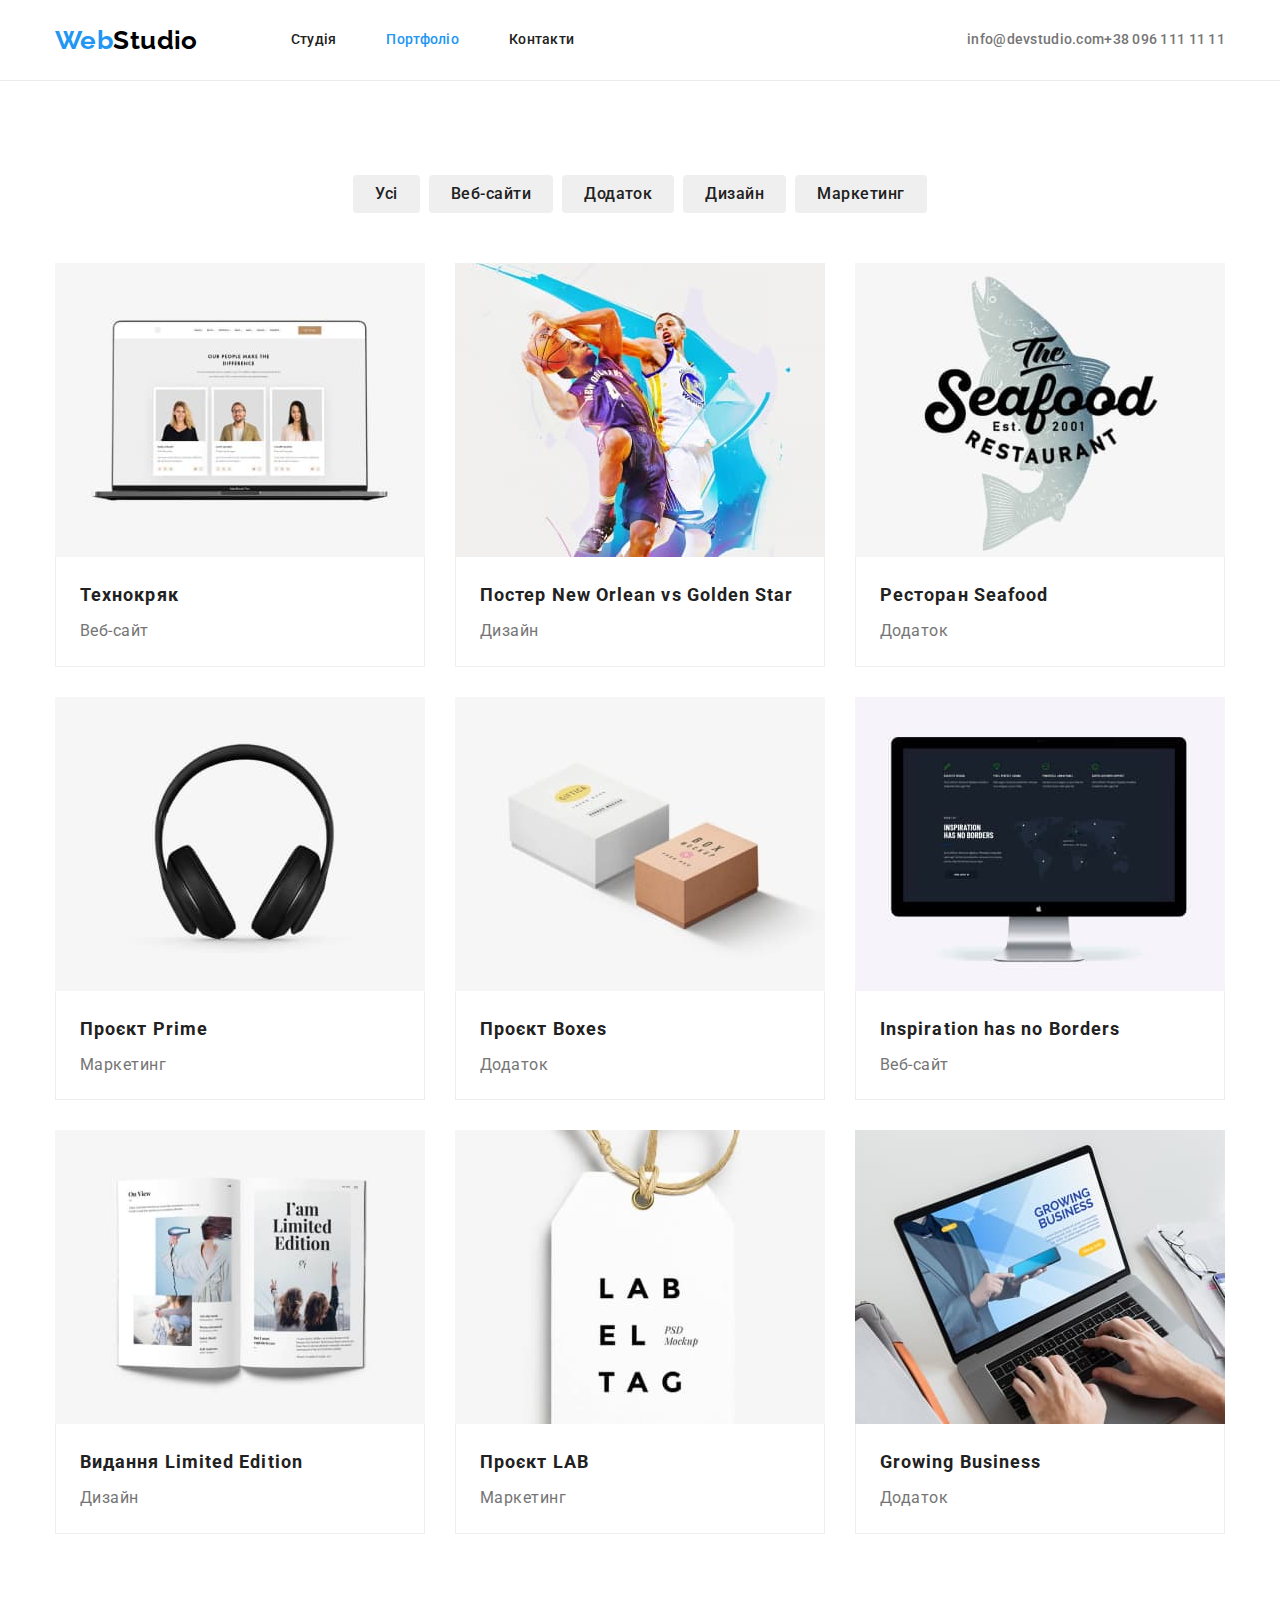
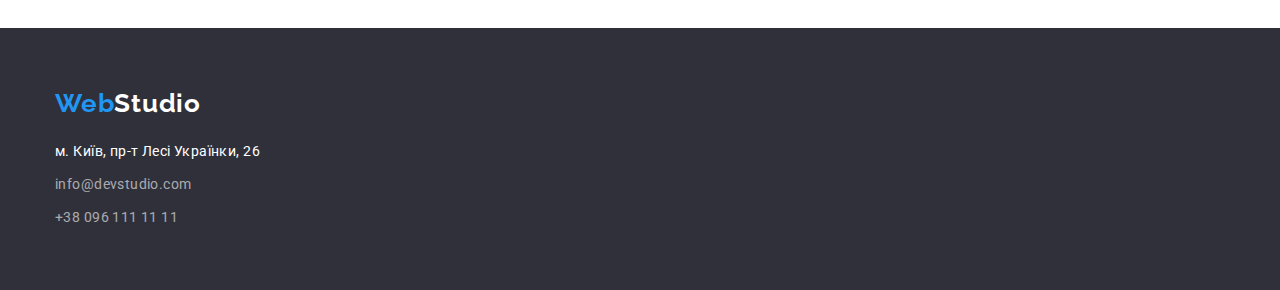
==== commit 3ee86d46: "homework" ====
--- a/portfolio.html
+++ b/portfolio.html
@@ -16,6 +16,7 @@
       href="https://cdnjs.cloudflare.com/ajax/libs/modern-normalize/1.1.0/modern-normalize.min.css"
     />
     <link rel="stylesheet" href="./сss/styles.css" />
+    <link rel="stylesheet" href="./сss/icon.css" />
   </head>
 
   <body>
--- a/сss/styles.css
+++ b/сss/styles.css
@@ -85,9 +85,10 @@
   padding-top: 30px;
   padding-bottom: 30px;
 }
-.nav-site {
+.icon-marg {
   margin-right: 50px;
 }
+
 .site-nav .link {
   font-weight: 500;
   font-size: 14px;
@@ -195,7 +196,15 @@
 
 /* hero section */
 .hero {
-  background-color: var(--hero-color);
+  background-image: linear-gradient(rgba(47, 48, 58, 0.4), rgba(47, 48, 58, 0.4)),
+    url(../images/work.png);
+  max-width: 1600px;
+  height: 600px;
+  background-repeat: no-repeat;
+  object-fit: cover;
+  background-color: rgba(47, 48, 58, 0.4);
+  background-size: auto;
+  margin: auto;
   text-align: center;
   padding-top: 200px;
   padding-bottom: 200px;
@@ -242,6 +251,7 @@
   line-height: 1.7;
   letter-spacing: 0.03em;
   text-transform: uppercase;
+  margin-top: 30px;
 }
 .peculiarities-list {
   color: var(--secondary-text);
@@ -389,14 +399,10 @@
 .border-foto {
   border-bottom-width: 1px;
   border-bottom-style: solid;
-  border-bottom-color: var(--border-porfolio);
   border-left-width: 1px;
   border-left-style: solid;
-  border-left-color: var(--border-porfolio);
   border-right-width: 1px;
   border-right-style: solid;
-  border-right-color: var(--border-porfolio);
-
   border-color: var(--border-porfolio);
   padding-top: 20px;
   padding-bottom: 20px;
@@ -412,3 +418,7 @@
   max-width: 100%;
 }
 /* /testststststststs */
+.footerbg {
+  display: flex;
+  align-items: baseline;
+}
--- a/сss/icon.css
+++ b/сss/icon.css
@@ -0,0 +1,107 @@
+:root {
+  --hover-icon: rgba(117, 117, 117, 1);
+  --primary-text-color: rgba(33, 33, 33, 1);
+  --logo-link-color: rgba(33, 150, 243, 1);
+  --logo-color: rgba(0, 0, 0, 1);
+  --primary-background-color: rgba(255, 255, 255, 1);
+  --secondary-text: rgba(117, 117, 117, 1);
+  --third-text: rgba(255, 255, 255, 0.6);
+  --hero-color: rgba(47, 48, 58, 1);
+  --active-button: rgba(24, 140, 232, 1);
+  --second-background: rgba(245, 244, 250, 1);
+  --color-border-heade: rgba(236, 236, 236, 1);
+  --border-porfolio: rgba(238, 238, 238, 1);
+  --color-mini-iconrgbargba: rgba(175, 177, 184, 1);
+}
+
+.icon-nav {
+  display: block;
+  height: 20px;
+  width: 20px;
+  margin-right: 10px;
+  fill: var(--hover-icon);
+}
+
+.link-nav {
+  display: flex;
+  align-items: flex-end;
+}
+.link-nav:hover svg,
+.link-nav:focus svg {
+  fill: var(--logo-link-color);
+}
+
+.icon-list {
+  width: 270px;
+  height: 120px;
+  border: 1px solid red;
+  background-color: #f5f4fa;
+}
+.antena {
+  width: 70px;
+  height: 70px;
+  margin-left: 100px;
+  margin-top: 25px;
+  background-color: #f5f4fa;
+}
+.icon-social {
+  width: 44px;
+  height: 44px;
+  background-color: var(--primary-background-color);
+  border-radius: 50px;
+  fill: var(--color-mini-iconrgbargba);
+}
+.social {
+  margin-left: 12px;
+  margin-top: 12px;
+  width: 20px;
+  height: 20px;
+  align-content: center;
+}
+
+.icon-social:hover {
+  background-color: rgba(33, 150, 243, 1);
+  fill: rgba(255, 255, 255, 1);
+}
+
+.teamicon {
+  display: flex;
+  gap: 10px;
+  margin-left: 30px;
+  margin-top: 16px;
+}
+.client-border {
+  display: block;
+  width: 170px;
+  height: 92px;
+  border: 1px solid rgba(175, 177, 184, 1);
+}
+.client-icon {
+  width: 106px;
+  height: 60px;
+  margin: 16px 32px;
+  background-color: var(--primary-background-color);
+  fill: var(--color-mini-iconrgbargba);
+}
+.client-icon:hover {
+  fill: rgba(33, 150, 243, 1);
+}
+.client-border:hover {
+  border: 1px solid rgba(33, 150, 243, 1);
+}
+.clientfoot {
+  display: flex;
+  gap: 30px;
+}
+.pading-list {
+  margin-bottom: 50px;
+}
+
+.fottext {
+  color: var(--primary-background-color);
+  font-weight: 700;
+  font-size: 14px;
+  line-height: 1.14px;
+  letter-spacing: 0.03em;
+  text-transform: uppercase;
+}
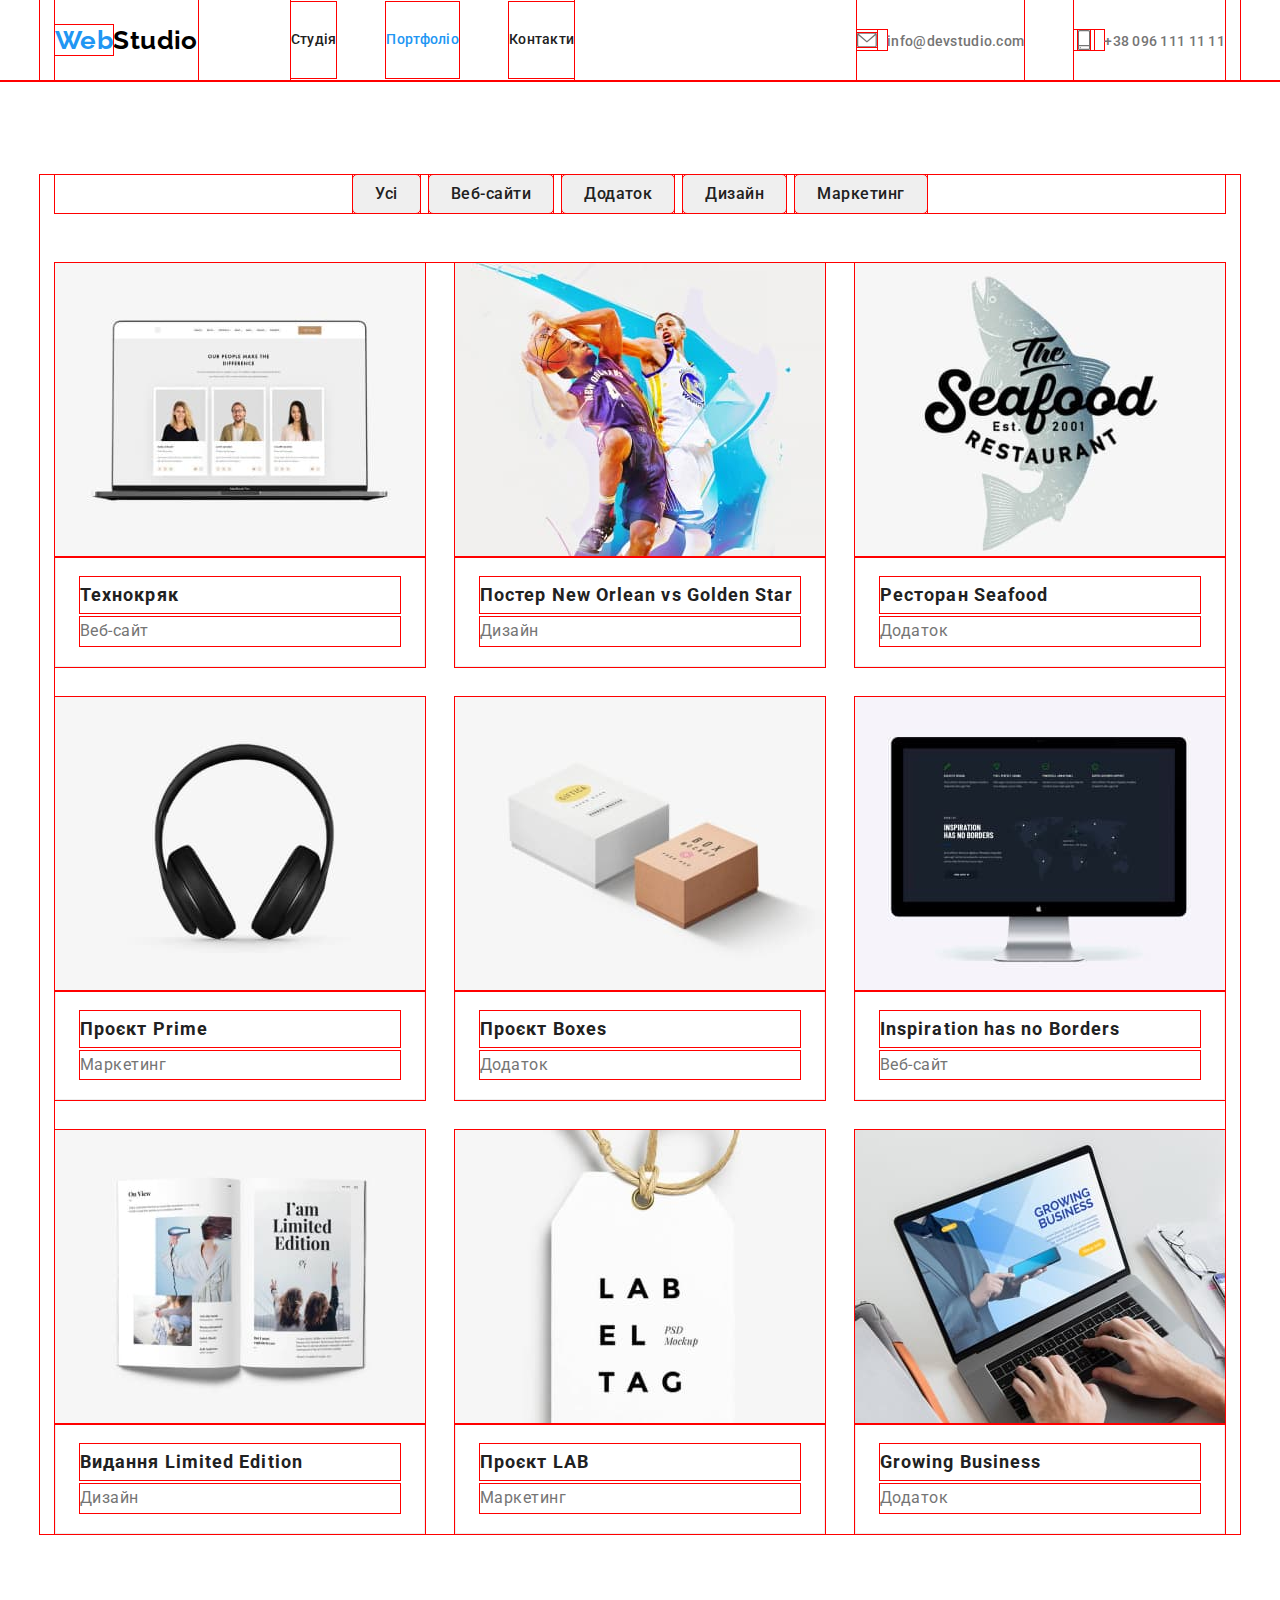
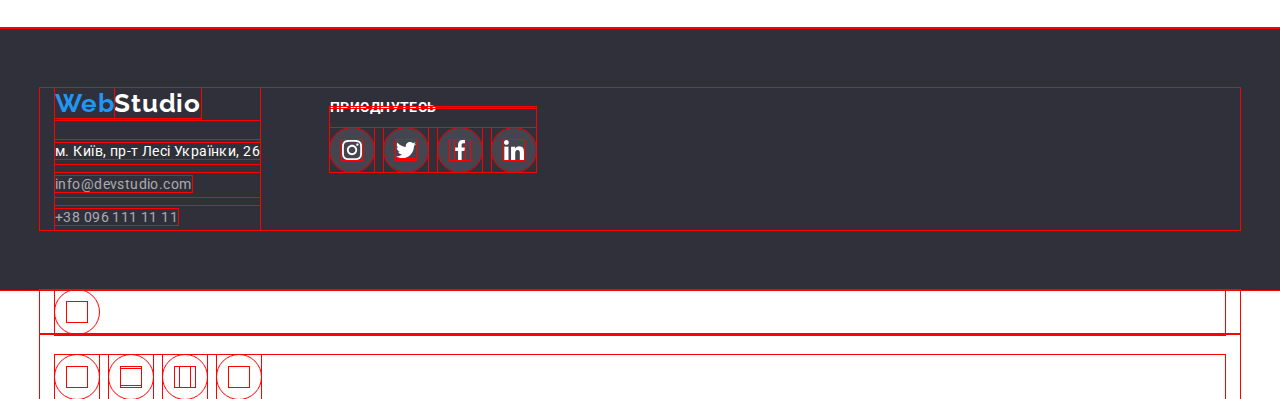
==== commit 10fa1a08: "home work" ====
--- a/portfolio.html
+++ b/portfolio.html
@@ -10,7 +10,7 @@
       href="https://fonts.googleapis.com/css2?family=Raleway:wght@700&family=Roboto:wght@400;500;700;900&display=swap"
       rel="stylesheet"
     />
-    <title>Portfolio</title>
+    <title>Web Studio</title>
     <link
       rel="stylesheet"
       href="https://cdnjs.cloudflare.com/ajax/libs/modern-normalize/1.1.0/modern-normalize.min.css"
@@ -18,64 +18,78 @@
     <link rel="stylesheet" href="./сss/styles.css" />
     <link rel="stylesheet" href="./сss/icon.css" />
   </head>
-
   <body>
     <!-- Heder -->
     <header class="header">
       <nav class="container header-container">
         <a lang="en" href="./index.html" class="logo"> <span class="logoweb">Web</span>Studio </a>
         <ul class="site-nav list">
-          <li class="site-nav-link"><a href="./index.html" class="link ">Студія </a></li>
-          <li class="site-nav-link"><a href="./portfolio.html" class="link curent">Портфоліо </a></li>
+          <li class="site-nav-link"><a href="./index.html" class="link">Студія </a></li>
+          <li class="site-nav-link">
+            <a href="./portfolio.html" class="link curent">Портфоліо </a>
+          </li>
           <li class="site-nav-link"><a href="Контакти" class="link">Контакти </a></li>
         </ul>
         <ul class="auth-nav list">
+          <li class="nav-site icon-marg">
+            <a href="mailto:info@devstudio.com" class="link-nav">
+              <div>
+                <svg class="icon-nav">
+                  <use href="./images/symbol-defs.svg#icon-envelope"></use>
+                </svg>
+              </div>
+              info@devstudio.com
+            </a>
+          </li>
           <li class="nav-site">
-            <a href="mailto:info@devstudio.com" class="link-nav">info@devstudio.com</a>
-          </li>
-          <li class="nav-sit">
-            <a href="tel:+380961111111" class="link-nav">+38 096 111 11 11</a>
+            <a href="tel:+380961111111" class="link-nav">
+              <div>
+                <svg class="icon-nav">
+                  <use href="./images/symbol-defs.svg#icon-smartphone"></use>
+                </svg>
+              </div>
+              +38 096 111 11 11
+            </a>
           </li>
         </ul>
       </nav>
     </header>
     <main>
-      <section class="section ">
+      <section class="section">
         <div class="container">
-        <h1 class="visually-hidden">Фільтри</h1>
-        <ul class="button list button-ul">
-          <li class="button-li"><button type="button" class="button-portfolio">Усі</button></li>
-          <li class="button-li">
-            <button type="button" class="button-portfolio">Веб-сайти</button>
-          </li>
-          <li class="button-li">
-            <button type="button" class="button-portfolio">Додаток</button>
-          </li>
-          <li class="button-li">
-            <button type="button" class="button-portfolio">Дизайн</button>
-          </li>
-          <li class="button-li">
-            <button type="button" class="button-portfolio">Маркетинг</button>
-          </li>
-        </ul>
+          <h1 class="visually-hidden">Фільтри</h1>
+          <ul class="button list button-ul">
+            <li class="button-li"><button type="button" class="button-portfolio">Усі</button></li>
+            <li class="button-li">
+              <button type="button" class="button-portfolio">Веб-сайти</button>
+            </li>
+            <li class="button-li">
+              <button type="button" class="button-portfolio">Додаток</button>
+            </li>
+            <li class="button-li">
+              <button type="button" class="button-portfolio">Дизайн</button>
+            </li>
+            <li class="button-li">
+              <button type="button" class="button-portfolio">Маркетинг</button>
+            </li>
+          </ul>
 
-        <ul class="foto-link">
+          <ul class="foto-link">
             <li class="flex-elements">
               <a href="" class="link-filter"
                 ><img src="./images/img1.jpg" alt="Веб-сайт" width="370" height="295" />
                 <div class="border-foto">
-                <h2 class="filter">Технокряк</h2>
-                <p class="filter-foto">Веб-сайт</p>
+                  <h2 class="filter">Технокряк</h2>
+                  <p class="filter-foto">Веб-сайт</p>
                 </div>
-                </a
-              >
+              </a>
             </li>
             <li class="flex-elements">
               <a href="" class="link-filter"
                 ><img src="./images/img2.jpg" alt="Дизайн" width="370" height="295" />
                 <div class="border-foto">
-                <h2 class="filter">Постер New Orlean vs Golden Star</h2>
-                <p class="filter-foto">Дизайн</p>
+                  <h2 class="filter">Постер New Orlean vs Golden Star</h2>
+                  <p class="filter-foto">Дизайн</p>
                 </div></a
               >
             </li>
@@ -83,8 +97,8 @@
               <a href="" class="link-filter"
                 ><img src="./images/img3.jpg" alt="Додаток" width="370" height="295" />
                 <div class="border-foto">
-                <h2 class="filter">Ресторан Seafood</h2>
-                <p class="filter-foto">Додаток</p>
+                  <h2 class="filter">Ресторан Seafood</h2>
+                  <p class="filter-foto">Додаток</p>
                 </div></a
               >
             </li>
@@ -92,45 +106,44 @@
               <a href="" class="link-filter"
                 ><img src="./images/img4.jpg" alt="Маркетинг" width="370" height="295" />
                 <div class="border-foto">
-                <h2 class="filter">Проєкт Prime</h2>
-                <p class="filter-foto">Маркетинг</p>
+                  <h2 class="filter">Проєкт Prime</h2>
+                  <p class="filter-foto">Маркетинг</p>
                 </div>
-                </a
-              >
-            </li>
-           <li class="flex-elements">
+              </a>
+            </li>
+            <li class="flex-elements">
               <a href="" class="link-filter"
                 ><img src="./images/img5.jpg" alt="Додаток" width="370" height="295" />
                 <div class="border-foto">
-                <h2 class="filter">Проєкт Boxes</h2>
-                <p class="filter-foto">Додаток</p>
-                </div></a
-              >
-            </li>
-           <li class="flex-elements">
+                  <h2 class="filter">Проєкт Boxes</h2>
+                  <p class="filter-foto">Додаток</p>
+                </div></a
+              >
+            </li>
+            <li class="flex-elements">
               <a href="" class="link-filter"
                 ><img src="./images/img6.jpg" alt="Веб-сайт" width="370" height="295" />
                 <div class="border-foto">
-                <h2 class="filter">Inspiration has no Borders</h2>
-                <p class="filter-foto">Веб-сайт</p>
-                </div></a
-              >
-            </li>
-           <li class="flex-elements">
+                  <h2 class="filter">Inspiration has no Borders</h2>
+                  <p class="filter-foto">Веб-сайт</p>
+                </div></a
+              >
+            </li>
+            <li class="flex-elements">
               <a href="" class="link-filter"
                 ><img src="./images/img7.jpg" alt="Дизайн" width="370" height="295" />
-               <div class="border-foto">
-                <h2 class="filter">Видання Limited Edition</h2>
-                <p class="filter-foto">Дизайн</p>
-                </div></a
-              >
-            </li>  
+                <div class="border-foto">
+                  <h2 class="filter">Видання Limited Edition</h2>
+                  <p class="filter-foto">Дизайн</p>
+                </div></a
+              >
+            </li>
             <li class="flex-elements">
               <a href="" class="link-filter"
                 ><img src="./images/img8.jpg" alt="Маркетинг" width="370" height="295" />
                 <div class="border-foto">
-                <h2 class="filter">Проєкт LAB</h2>
-                <p class="filter-foto">Маркетинг</p>
+                  <h2 class="filter">Проєкт LAB</h2>
+                  <p class="filter-foto">Маркетинг</p>
                 </div></a
               >
             </li>
@@ -138,42 +151,127 @@
               <a href="" class="link-filter"
                 ><img src="./images/img9.jpg" alt="Веб-сайт" width="370" height="295" />
                 <div class="border-foto">
-                <h2 class="filter">Growing Business</h2>
-                <p class="filter-foto">Додаток</p>
-                </div></a
-              >
-            </li>
-        </ul>
+                  <h2 class="filter">Growing Business</h2>
+                  <p class="filter-foto">Додаток</p>
+                </div></a
+              >
+            </li>
+          </ul>
         </div>
       </section>
     </main>
     <!-- adress -->
-   <footer class="footerbg">
-      <div class="container">
-      <div class="logoclas">
-      <a lang="en" href="./index.html" class="logofot">
-        <span class="logo-fotweb">Web</span>Studio</a>
-      <address>
-        </div>
-        <ul class="footer-nav list">
-          <li class="navadress">
-            <a
-              href="https://goo.gl/maps/pRwfF4WAniWBqefx9"
-              target="_blank"
-              rel="noreferrer nofollow noopener"
-              class="footer-link navigation"
-              >м. Київ, пр-т Лесі Українки, 26
-            </a>
-          </li>
-          <li class="navadress">
-            <a href="mailto:info@devstudio.com" class="footer-link">info@devstudio.com</a>
-          </li>
-          <li class="navadress">
-            <a href="tel:+380961111111" class="footer-link">+38 096 111 11 11</a>
-          </li>
-        </ul>
-        </div>
-      </address>
-      </footer>
+    <footer class="footerbg">
+      <div class="container container-foter">
+        <div class="adresscont">
+          <div class="logoclas">
+            <a lang="en" href="./index.html" class="logofot">
+              <span class="logo-fotweb">Web</span>Studio</a
+            >
+          </div>
+          <address>
+            <div class="conteiner-fot">
+              <ul class="footer-nav list">
+                <li class="navadress">
+                  <a
+                    href="https://goo.gl/maps/pRwfF4WAniWBqefx9"
+                    target="_blank"
+                    rel="noreferrer nofollow noopener"
+                    class="footer-link navigation"
+                    >м. Київ, пр-т Лесі Українки, 26
+                  </a>
+                </li>
+                <li class="navadress">
+                  <a href="mailto:info@devstudio.com" class="footer-link">info@devstudio.com</a>
+                </li>
+                <li class="navadress">
+                  <a href="tel:+380961111111" class="footer-link">+38 096 111 11 11</a>
+                </li>
+              </ul>
+            </div>
+          </address>
+        </div>
+        <div class="conect footer1">
+           <p class="fottext">Приєднутесь</p>
+          <ul class="list-social">
+            <li>
+              <a href="https://www.instagram.com" class="link1">
+                  <svg width="20" height="20" class="icon-footer1">
+                    <use href="./images/symbol-defs.svg#icon-instagram-2"></use>
+                  </svg>
+              </a>
+            </li>
+             <li>
+              <a href="https://twitter.com/" class="link1">
+                  <svg width="20" height="20" class="icon-footer1">
+                    <use href="./images/symbol-defs.svg#icon-twitter-1"></use>
+                  </svg>
+              </a>
+            </li>
+            <li>
+              <a href="https://uk-ua.facebook.com/" class="link1">
+                  <svg width="20" height="20"class="icon-footer1">
+                    <use href="./images/symbol-defs.svg#icon-facebook-1"></use>
+                  </svg>
+              </a>
+            </li>
+            <li>
+              <a href="https://ua.linkedin.com/" class="link1">
+                  <svg width="20" height="20"class="icon-footer1">
+                    <use href="./images/symbol-defs.svg#icon-linkedin-1"></use>
+                  </svg>
+              </a>
+            </li>
+          </ul>
+        </div>
+      </div>
+    </footer>
   </body>
 </html>
+<div class="container footer1">
+  <ul class="list-social1 list">
+    <li> 
+      <a href="" class="link1">
+      <svg width="20" height="20" class="icon-footer">
+        <use href="./images/symbol-defs.svg#icon-linkedin-1">
+        </use>
+      </svg>
+  </a>
+</div>
+<div class="container footer1">
+          <p class="fottext">Приєднутесь</p>
+          <ul class="list-social">
+            <li>
+              <a href="https://www.instagram.com" class="link1">
+                  <svg width="20" height="20" class="icon-footer1">
+                    <use href="./images/symbol-defs.svg#icon-instagram-2"></use>
+                  </svg>
+              </a>
+            </li>
+             <li>
+              <a href="https://twitter.com/" class="link1">
+                  <svg width="20" height="20" class="icon-footer1">
+                    <use href="./images/symbol-defs.svg#icon-twitter-1"></use>
+                  </svg>
+              </a>
+            </li>
+            <li>
+              <a href="https://uk-ua.facebook.com/" class="link1">
+                  <svg width="20" height="20"class="icon-footer1">
+                    <use href="./images/symbol-defs.svg#icon-facebook-1"></use>
+                  </svg>
+              </a>
+            </li>
+            <li>
+              <a href="https://ua.linkedin.com/" class="link1">
+                  <svg width="20" height="20"class="icon-footer1">
+                    <use href="./images/symbol-defs.svg#icon-linkedin-1"></use>
+                  </svg>
+              </a>
+            </li>
+          </ul>
+        </div>
+      </div>
+    </footer>
+  </body>
+</html>
--- a/сss/styles.css
+++ b/сss/styles.css
@@ -110,8 +110,8 @@
   color: var(--secondary-text);
   text-decoration: none;
 }
-.auth-nav .link-nav:hover,
-.auth-nav .link-nav:focus {
+.link-nav:hover,
+.link-nav:focus {
   color: var(--logo-link-color);
 }
 .site-nav .link.curent {
@@ -133,8 +133,6 @@
 .button-portfolio:focus {
   background-color: var(--logo-link-color);
   color: var(--primary-background-color);
-}
-.button-portfolio:hover {
   box-shadow: 0px 3px 1px rgba(0, 0, 0, 0.1), 0px 1px 2px rgba(0, 0, 0, 0.08),
     0px 2px 2px rgba(0, 0, 0, 0.12);
 }
@@ -229,12 +227,12 @@
   border-radius: 4px;
   margin-top: 30px;
   padding: 10px 32px;
-  box-shadow: 0px 4px 4px rgba(0, 0, 0, 0.15);
 }
 .button-hero:hover,
 .button-hero:focus {
   color: var(--primary-background-color);
   background-color: var(--active-button);
+  box-shadow: 0px 4px 4px rgba(0, 0, 0, 0.15);
 }
 /* пер(peculiarities)-особливості  */
 /* section 2  */
@@ -389,6 +387,11 @@
 
 .flex-elements {
   background-color: var(--primary-background-color);
+}
+.flex-elements:hover,
+.flex-elements:focus {
+  box-shadow: 0px 1px 1px rgba(0, 0, 0, 0.12), 0px 4px 4px rgba(0, 0, 0, 0.06),
+    1px 4px 6px rgba(0, 0, 0, 0.16);
 }
 .logoclas {
   margin-bottom: 20px;
--- a/сss/icon.css
+++ b/сss/icon.css
@@ -34,7 +34,6 @@
 .icon-list {
   width: 270px;
   height: 120px;
-  border: 1px solid red;
   background-color: #f5f4fa;
 }
 .antena {
@@ -83,7 +82,8 @@
   background-color: var(--primary-background-color);
   fill: var(--color-mini-iconrgbargba);
 }
-.client-icon:hover {
+.client-icon:hover,
+.client-icon:focus {
   fill: rgba(33, 150, 243, 1);
 }
 .client-border:hover {
@@ -105,3 +105,52 @@
   letter-spacing: 0.03em;
   text-transform: uppercase;
 }
+
+.container-foter {
+  display: flex;
+  align-items: baseline;
+}
+
+.conect {
+  margin-left: 70px;
+}
+.conect-list {
+  margin-top: 20px;
+  gap: 10px;
+}
+.icon-foter {
+  width: 44px;
+  height: 44px;
+  background-color: rgba(255, 255, 255, 0.1);
+  border-radius: 50px;
+  fill: var(--primary-background-color);
+}
+.icon-foter:hover,
+.icon-foter:focus {
+  background-color: rgba(33, 150, 243, 1);
+  fill: rgba(255, 255, 255, 1);
+}
+* {
+  outline: 1px solid red;
+}
+.container .list-social {
+  display: flex;
+  align-items: baseline;
+  gap: 10px;
+  margin-top: 20px;
+}
+.footer1 .link1 {
+  width: 44px;
+  height: 44px;
+  display: flex;
+  border-radius: 50px;
+  justify-content: center;
+  align-items: center;
+  background-color: rgba(255, 255, 255, 0.1);
+  fill: var(--primary-background-color);
+}
+.footer1 .link1:hover,
+.footer1 .link1:focus {
+  background-color: rgba(33, 150, 243, 1);
+  fill: rgba(255, 255, 255, 1);
+}
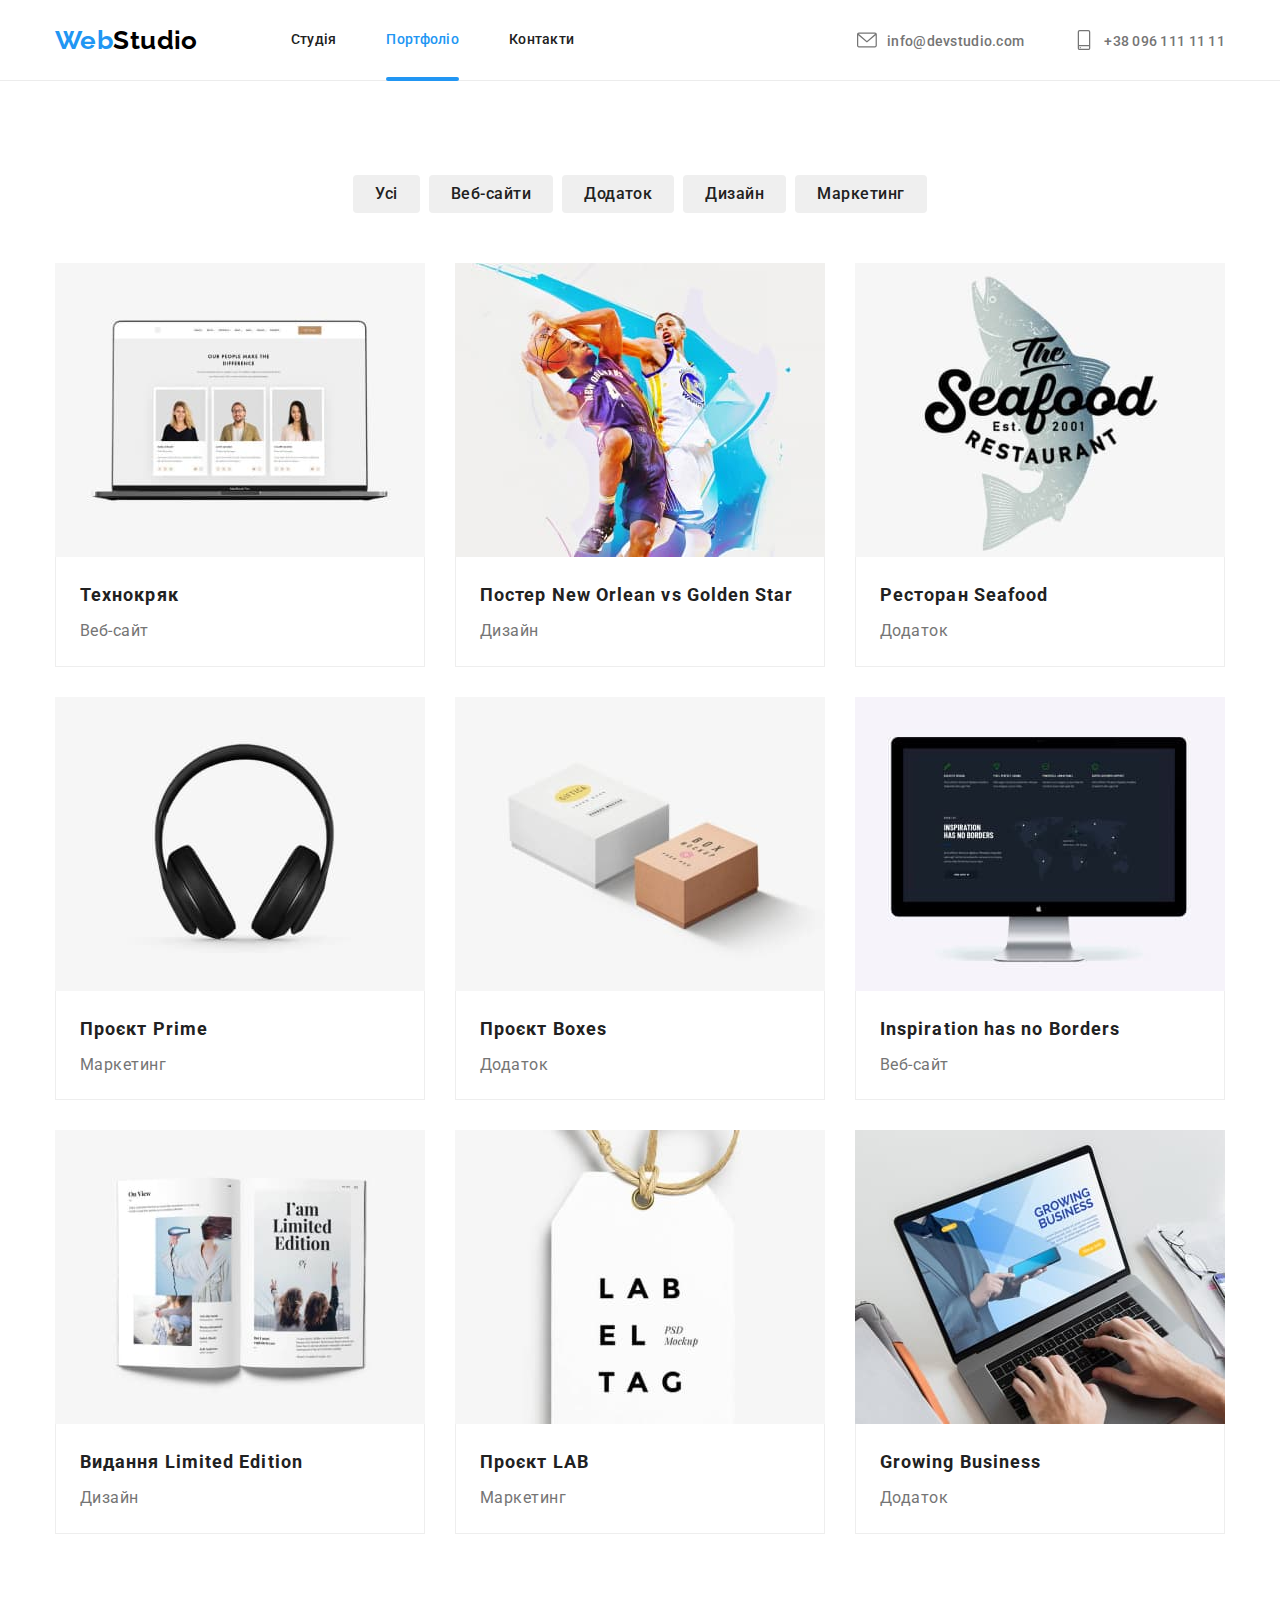
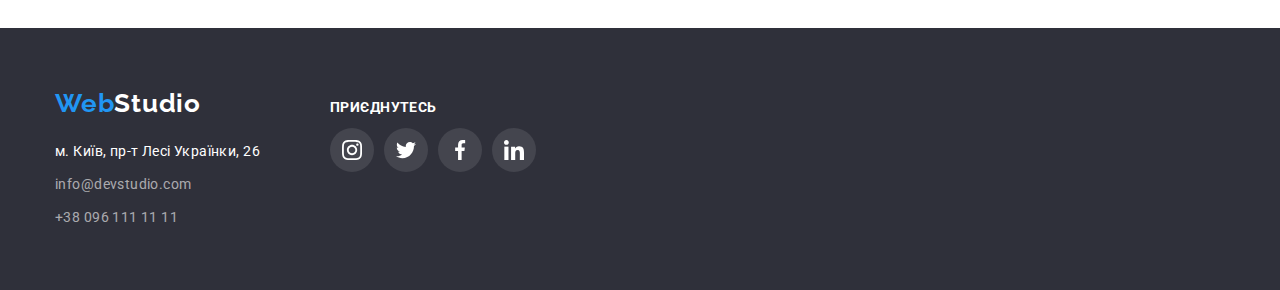
==== commit a48483d0: "nn" ====
--- a/portfolio.html
+++ b/portfolio.html
@@ -76,8 +76,15 @@
 
           <ul class="foto-link">
             <li class="flex-elements">
-              <a href="" class="link-filter"
-                ><img src="./images/img1.jpg" alt="Веб-сайт" width="370" height="295" />
+              <a href="" class="link-filter">
+                <div class="animation-portfolio">
+                  <img src="./images/img1.jpg" alt="Веб-сайт" width="370" height="295" />
+                  <p class="portfolio-text">
+                    Ресурс пропонує комплексні пропозиції з різним рівнем функціоналу та сервісів.
+                    Все це дозволить відвідувачу отримати вичерпні відомості про компанію чи
+                    приватну особу.
+                  </p>
+                </div>
                 <div class="border-foto">
                   <h2 class="filter">Технокряк</h2>
                   <p class="filter-foto">Веб-сайт</p>
@@ -192,34 +199,34 @@
           </address>
         </div>
         <div class="conect footer1">
-           <p class="fottext">Приєднутесь</p>
+          <p class="fottext">Приєднутесь</p>
           <ul class="list-social">
             <li>
               <a href="https://www.instagram.com" class="link1">
-                  <svg width="20" height="20" class="icon-footer1">
-                    <use href="./images/symbol-defs.svg#icon-instagram-2"></use>
-                  </svg>
-              </a>
-            </li>
-             <li>
+                <svg width="20" height="20" class="icon-footer1">
+                  <use href="./images/symbol-defs.svg#icon-instagram-2"></use>
+                </svg>
+              </a>
+            </li>
+            <li>
               <a href="https://twitter.com/" class="link1">
-                  <svg width="20" height="20" class="icon-footer1">
-                    <use href="./images/symbol-defs.svg#icon-twitter-1"></use>
-                  </svg>
+                <svg width="20" height="20" class="icon-footer1">
+                  <use href="./images/symbol-defs.svg#icon-twitter-1"></use>
+                </svg>
               </a>
             </li>
             <li>
               <a href="https://uk-ua.facebook.com/" class="link1">
-                  <svg width="20" height="20"class="icon-footer1">
-                    <use href="./images/symbol-defs.svg#icon-facebook-1"></use>
-                  </svg>
+                <svg width="20" height="20" class="icon-footer1">
+                  <use href="./images/symbol-defs.svg#icon-facebook-1"></use>
+                </svg>
               </a>
             </li>
             <li>
               <a href="https://ua.linkedin.com/" class="link1">
-                  <svg width="20" height="20"class="icon-footer1">
-                    <use href="./images/symbol-defs.svg#icon-linkedin-1"></use>
-                  </svg>
+                <svg width="20" height="20" class="icon-footer1">
+                  <use href="./images/symbol-defs.svg#icon-linkedin-1"></use>
+                </svg>
               </a>
             </li>
           </ul>
@@ -228,50 +235,3 @@
     </footer>
   </body>
 </html>
-<div class="container footer1">
-  <ul class="list-social1 list">
-    <li> 
-      <a href="" class="link1">
-      <svg width="20" height="20" class="icon-footer">
-        <use href="./images/symbol-defs.svg#icon-linkedin-1">
-        </use>
-      </svg>
-  </a>
-</div>
-<div class="container footer1">
-          <p class="fottext">Приєднутесь</p>
-          <ul class="list-social">
-            <li>
-              <a href="https://www.instagram.com" class="link1">
-                  <svg width="20" height="20" class="icon-footer1">
-                    <use href="./images/symbol-defs.svg#icon-instagram-2"></use>
-                  </svg>
-              </a>
-            </li>
-             <li>
-              <a href="https://twitter.com/" class="link1">
-                  <svg width="20" height="20" class="icon-footer1">
-                    <use href="./images/symbol-defs.svg#icon-twitter-1"></use>
-                  </svg>
-              </a>
-            </li>
-            <li>
-              <a href="https://uk-ua.facebook.com/" class="link1">
-                  <svg width="20" height="20"class="icon-footer1">
-                    <use href="./images/symbol-defs.svg#icon-facebook-1"></use>
-                  </svg>
-              </a>
-            </li>
-            <li>
-              <a href="https://ua.linkedin.com/" class="link1">
-                  <svg width="20" height="20"class="icon-footer1">
-                    <use href="./images/symbol-defs.svg#icon-linkedin-1"></use>
-                  </svg>
-              </a>
-            </li>
-          </ul>
-        </div>
-      </div>
-    </footer>
-  </body>
-</html>
--- a/сss/styles.css
+++ b/сss/styles.css
@@ -57,11 +57,6 @@
   padding-left: 0;
 }
 /* LOGOGOGOGOGOGOG */
-.link {
-  display: block;
-  padding-top: 30px;
-  padding-bottom: 30px;
-}
 
 .logo {
   font-family: 'Raleway', sans-serif;
@@ -89,6 +84,22 @@
   margin-right: 50px;
 }
 
+/*  полоска */
+.link {
+  position: relative;
+  padding: 34px 0;
+}
+.curent::after {
+  content: '';
+  position: absolute;
+  display: block;
+  width: 100%;
+  height: 4px;
+  bottom: 0;
+  background-color: var(--logo-link-color);
+  border-radius: 2px;
+}
+/* полоска */
 .site-nav .link {
   font-weight: 500;
   font-size: 14px;
@@ -385,7 +396,36 @@
   gap: 30px;
 }
 
+/* animation portfolio !!!!!!!!!!!!!!!!!!!!!!!!!!!!!!!!!!!!!!!!*/
+.animation-portfolio {
+  position: relative;
+  overflow: hidden;
+}
+
+.portfolio-text {
+  display: block;
+  position: absolute;
+  width: 100%;
+  height: 100%;
+  padding: 63px 24px;
+  top: 0;
+  left: 0;
+  font-size: 18px;
+  line-height: 1.4;
+  letter-spacing: 0.03em;
+  color: var(--primary-background-color);
+  transform: translateY(100%);
+  transition-duration: 250ms;
+  transition-timing-function: cubic-bezier(0.4, 0, 0.2, 1);
+}
+
+.flex-elements:hover .portfolio-text {
+  transform: translateY(0);
+  background-color: rgba(33, 150, 243, 0.9);
+}
+/* portfolio animations !!!!!!!!!!!!!!!!!!!!!!!!!!!!!!!!!!!!!!!!!!*/
 .flex-elements {
+  display: block;
   background-color: var(--primary-background-color);
 }
 .flex-elements:hover,
--- a/сss/icon.css
+++ b/сss/icon.css
@@ -114,25 +114,6 @@
 .conect {
   margin-left: 70px;
 }
-.conect-list {
-  margin-top: 20px;
-  gap: 10px;
-}
-.icon-foter {
-  width: 44px;
-  height: 44px;
-  background-color: rgba(255, 255, 255, 0.1);
-  border-radius: 50px;
-  fill: var(--primary-background-color);
-}
-.icon-foter:hover,
-.icon-foter:focus {
-  background-color: rgba(33, 150, 243, 1);
-  fill: rgba(255, 255, 255, 1);
-}
-* {
-  outline: 1px solid red;
-}
 .container .list-social {
   display: flex;
   align-items: baseline;
@@ -154,3 +135,79 @@
   background-color: rgba(33, 150, 243, 1);
   fill: rgba(255, 255, 255, 1);
 }
+.footer2 .link2 {
+  width: 44px;
+  height: 44px;
+  display: flex;
+  border-radius: 50px;
+  justify-content: center;
+  align-items: center;
+  background-color: var(--primary-background-color);
+  fill: var(--color-mini-iconrgbargba);
+}
+.footer2 .link2:hover,
+.footer2 .link2:focus {
+  background-color: rgba(33, 150, 243, 1);
+  fill: rgba(255, 255, 255, 1);
+}
+.footer2 {
+  display: flex;
+  justify-content: center;
+  gap: 10px;
+}
+.list-comandos {
+  display: flex;
+}
+
+/* .icon-social {
+  width: 44px;
+  height: 44px;
+  background-color: var(--primary-background-color);
+  border-radius: 50px;
+  fill: var(--color-mini-iconrgbargba);
+}
+.social {
+  margin-left: 12px;
+  margin-top: 12px;
+  width: 20px;
+  height: 20px;
+  align-content: center;
+}
+
+.icon-social:hover {
+  background-color: rgba(33, 150, 243, 1);
+  fill: rgba(255, 255, 255, 1);
+}
+
+.teamicon {
+  display: flex;
+  gap: 10px;
+  margin-left: 30px;
+  margin-top: 16px;
+} */
+
+.footer3 .link3 {
+  width: 170px;
+  height: 92px;
+  display: flex;
+  justify-content: center;
+  align-items: center;
+  border: 1px solid rgba(175, 177, 184, 1);
+  background-color: var(--primary-background-color);
+  fill: var(--color-mini-iconrgbargba);
+  gap: 30px;
+}
+.footer3 .link3:hover,
+.footer3 .link3:focus {
+  fill: rgba(33, 150, 243, 1);
+  background-color: rgba(255, 255, 255, 1);
+  border: 1px solid rgba(33, 150, 243, 1);
+}
+.footer3 {
+  display: flex;
+  justify-content: center;
+}
+.list-social3 {
+  display: flex;
+  gap: 30px;
+}
